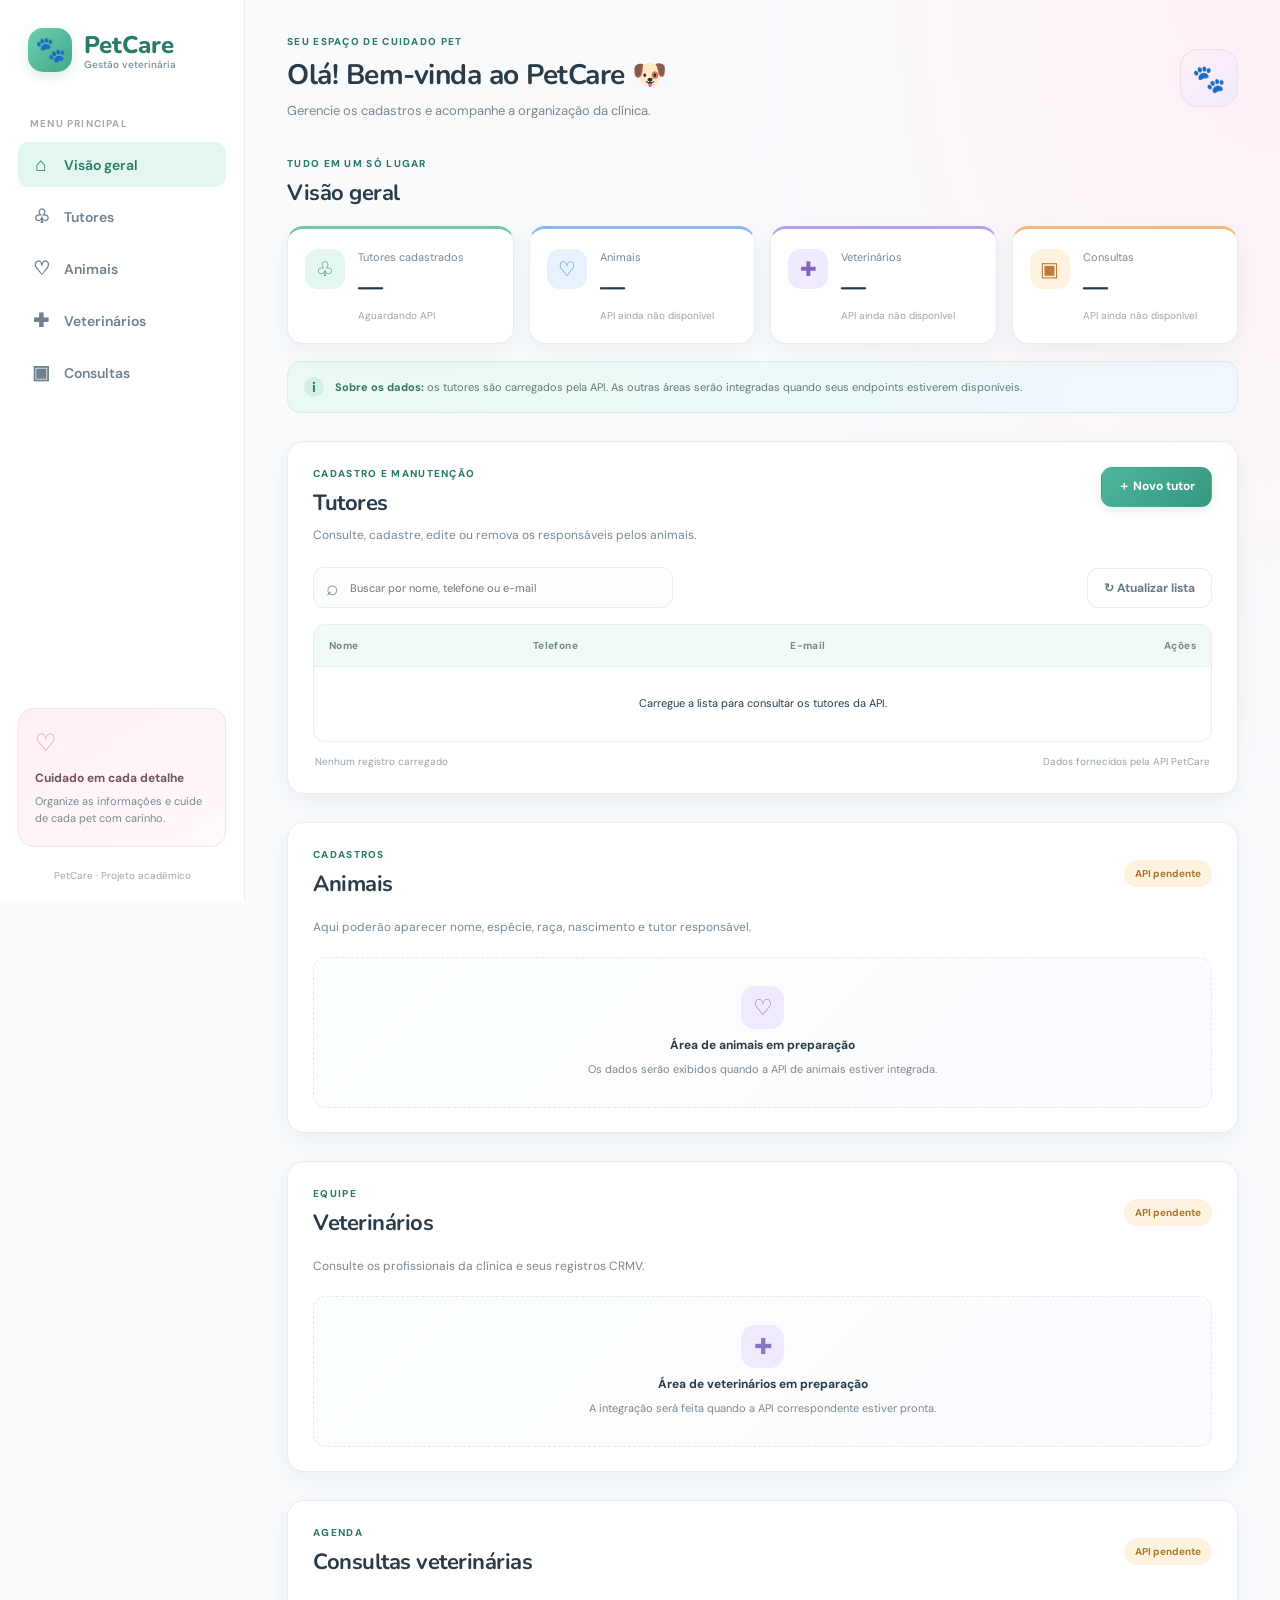
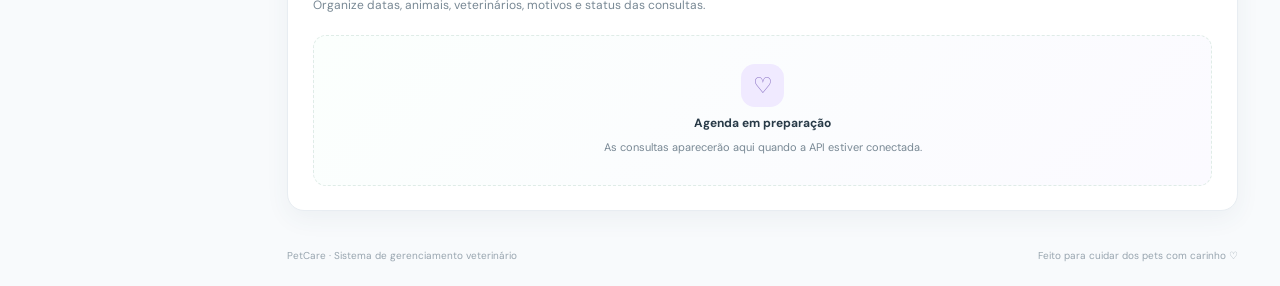
==== frontend/index.html @ 147fa969 "PetCare" ====
<!DOCTYPE html>
<html lang="pt-BR">
<head>
    <meta charset="UTF-8">
    <meta name="viewport" content="width=device-width, initial-scale=1.0">
    <meta name="description" content="PetCare: gerenciamento de tutores e cuidados veterinários.">
    <title>PetCare | Gestão veterinária</title>
    <link rel="stylesheet" href="style.css">
    <script src="config.js" defer></script>
    <script src="script.js" defer></script>
</head>
<body>
    <aside class="sidebar">
        <a class="brand" href="#inicio">
            <span class="brand-icon">🐾</span>
            <span>PetCare<small>Gestão veterinária</small></span>
        </a>

        <p class="menu-title">MENU PRINCIPAL</p>

        <nav class="navigation" aria-label="Navegação principal">
            <a class="nav-link active" href="#inicio"><span>⌂</span> Visão geral</a>
            <a class="nav-link" href="#tutores"><span>♧</span> Tutores</a>
            <a class="nav-link" href="#animais"><span>♡</span> Animais</a>
            <a class="nav-link" href="#veterinarios"><span>✚</span> Veterinários</a>
            <a class="nav-link" href="#consultas"><span>▣</span> Consultas</a>
        </nav>

        <div class="sidebar-note">
            <span class="note-icon">♡</span>
            <strong>Cuidado em cada detalhe</strong>
            <p>Organize as informações e cuide de cada pet com carinho.</p>
        </div>

        <p class="sidebar-footer">PetCare · Projeto acadêmico</p>
    </aside>

    <main class="main-content">
        <header class="topbar">
            <div>
                <p class="eyebrow">SEU ESPAÇO DE CUIDADO PET</p>
                <h1>Olá! Bem-vinda ao PetCare 🐶</h1>
                <p class="subtitle">
                    Gerencie os cadastros e acompanhe a organização da clínica.
                </p>
            </div>
            <div class="topbar-mark" aria-hidden="true">🐾</div>
        </header>

        <section id="inicio" class="section overview-section">
            <div class="section-heading">
                <div>
                    <p class="eyebrow">TUDO EM UM SÓ LUGAR</p>
                    <h2>Visão geral</h2>
                </div>
            </div>

            <div class="summary-grid">
                <article class="summary-card">
                    <div class="summary-icon icon-green">♧</div>
                    <div>
                        <p>Tutores cadastrados</p>
                        <strong id="tutor-count">—</strong>
                        <small id="tutor-count-note">Aguardando API</small>
                    </div>
                </article>

                <article class="summary-card">
                    <div class="summary-icon icon-blue">♡</div>
                    <div>
                        <p>Animais</p>
                        <strong>—</strong>
                        <small>API ainda não disponível</small>
                    </div>
                </article>

                <article class="summary-card">
                    <div class="summary-icon icon-purple">✚</div>
                    <div>
                        <p>Veterinários</p>
                        <strong>—</strong>
                        <small>API ainda não disponível</small>
                    </div>
                </article>

                <article class="summary-card">
                    <div class="summary-icon icon-orange">▣</div>
                    <div>
                        <p>Consultas</p>
                        <strong>—</strong>
                        <small>API ainda não disponível</small>
                    </div>
                </article>
            </div>

            <div class="info-banner">
                <span class="info-symbol">i</span>
                <p>
                    <strong>Sobre os dados:</strong>
                    os tutores são carregados pela API. As outras áreas serão
                    integradas quando seus endpoints estiverem disponíveis.
                </p>
            </div>
        </section>

        <section id="tutores" class="section content-panel">
            <div class="section-heading panel-heading">
                <div>
                    <p class="eyebrow">CADASTRO E MANUTENÇÃO</p>
                    <h2>Tutores</h2>
                    <p class="section-description">
                        Consulte, cadastre, edite ou remova os responsáveis pelos animais.
                    </p>
                </div>
                <button type="button" class="button button-primary" id="new-tutor-button">
                    ＋ Novo tutor
                </button>
            </div>

            <div id="feedback" class="feedback" role="status"
                aria-live="polite" hidden></div>

            <div class="toolbar">
                <label class="search-box" for="search-tutors">
                    <span aria-hidden="true">⌕</span>
                    <input id="search-tutors" type="search"
                        placeholder="Buscar por nome, telefone ou e-mail">
                </label>

                <button type="button" class="button button-secondary" id="refresh-button">
                    ↻ Atualizar lista
                </button>
            </div>

            <div class="table-wrapper">
                <table>
                    <thead>
                        <tr>
                            <th>Nome</th>
                            <th>Telefone</th>
                            <th>E-mail</th>
                            <th class="actions-heading">Ações</th>
                        </tr>
                    </thead>
                    <tbody id="tutors-table-body">
                        <tr>
                            <td colspan="4" class="table-message">
                                Carregue a lista para consultar os tutores da API.
                            </td>
                        </tr>
                    </tbody>
                </table>
            </div>

            <div class="table-footer">
                <span id="table-count">Nenhum registro carregado</span>
                <span>Dados fornecidos pela API PetCare</span>
            </div>
        </section>

        <section id="animais" class="section content-panel secondary-panel">
            <div class="section-heading">
                <div>
                    <p class="eyebrow">CADASTROS</p>
                    <h2>Animais</h2>
                </div>
                <span class="status-pill status-pending">API pendente</span>
            </div>
            <p class="section-description">
                Aqui poderão aparecer nome, espécie, raça, nascimento e tutor responsável.
            </p>
            <div class="empty-state">
                <span>♡</span>
                <strong>Área de animais em preparação</strong>
                <p>Os dados serão exibidos quando a API de animais estiver integrada.</p>
            </div>
        </section>

        <section id="veterinarios" class="section content-panel secondary-panel">
            <div class="section-heading">
                <div>
                    <p class="eyebrow">EQUIPE</p>
                    <h2>Veterinários</h2>
                </div>
                <span class="status-pill status-pending">API pendente</span>
            </div>
            <p class="section-description">
                Consulte os profissionais da clínica e seus registros CRMV.
            </p>
            <div class="empty-state">
                <span>✚</span>
                <strong>Área de veterinários em preparação</strong>
                <p>A integração será feita quando a API correspondente estiver pronta.</p>
            </div>
        </section>

        <section id="consultas" class="section content-panel secondary-panel">
            <div class="section-heading">
                <div>
                    <p class="eyebrow">AGENDA</p>
                    <h2>Consultas veterinárias</h2>
                </div>
                <span class="status-pill status-pending">API pendente</span>
            </div>
            <p class="section-description">
                Organize datas, animais, veterinários, motivos e status das consultas.
            </p>
            <div class="empty-state">
                <span>♡</span>
                <strong>Agenda em preparação</strong>
                <p>As consultas aparecerão aqui quando a API estiver conectada.</p>
            </div>
        </section>

        <footer class="page-footer">
            <span>PetCare · Sistema de gerenciamento veterinário</span>
            <span>Feito para cuidar dos pets com carinho ♡</span>
        </footer>
    </main>

    <dialog id="tutor-dialog" class="tutor-dialog">
        <form id="tutor-form">
            <div class="dialog-heading">
                <div>
                    <p class="eyebrow">DADOS DO RESPONSÁVEL</p>
                    <h2 id="dialog-title">Novo tutor</h2>
                </div>
                <button type="button" class="close-button" id="close-dialog"
                    aria-label="Fechar">×</button>
            </div>

            <p class="dialog-description">
                Preencha os campos abaixo. Os dados serão enviados para a API.
            </p>

            <input type="hidden" id="tutor-id">

            <label for="tutor-name">Nome completo <span>*</span></label>
            <input id="tutor-name" name="nome" type="text" maxlength="120"
                required placeholder="Ex.: Maria da Silva">

            <label for="tutor-phone">Telefone <span>*</span></label>
            <input id="tutor-phone" name="telefone" type="tel" maxlength="30"
                required placeholder="Ex.: (19) 99999-9999">

            <label for="tutor-email">E-mail <span>*</span></label>
            <input id="tutor-email" name="email" type="email" maxlength="150"
                required placeholder="Ex.: maria@email.com">

            <div class="dialog-actions">
                <button type="button" class="button button-secondary" id="cancel-dialog">
                    Cancelar
                </button>
                <button type="submit" class="button button-primary" id="save-tutor-button">
                    Salvar tutor
                </button>
            </div>

            <p id="form-feedback" class="form-feedback"
                role="status" aria-live="polite" hidden></p>
        </form>
    </dialog>
</body>
</html>
---- frontend/style.css ----
@import url('https://fonts.googleapis.com/css2?family=Nunito:wght@400;500;600;700;800&family=DM+Sans:wght@400;500;600;700&display=swap');

:root {
    --verde: #43a58b;
    --verde-escuro: #287b68;
    --verde-claro: #e3f7ef;
    --rosa: #fff0f5;
    --azul: #e8f2ff;
    --lilas: #f0eaff;
    --amarelo: #fff3df;
    --texto: #293b48;
    --texto-suave: #788894;
    --borda: #e8edf2;
    --fundo: #f8fafc;
    --branco: #ffffff;
    --vermelho: #d95369;
    --sombra: 0 8px 24px rgba(56, 78, 95, 0.06);
}

* {
    box-sizing: border-box;
}

html {
    scroll-behavior: smooth;
}

body {
    margin: 0;
    background:
        radial-gradient(ellipse at top right, #fff0f6 0, transparent 30%),
        var(--fundo);
    color: var(--texto);
    font-family: 'DM Sans', Arial, sans-serif;
    font-size: 14px;
}

button,
input {
    font: inherit;
}

button {
    cursor: pointer;
}

a {
    color: inherit;
    text-decoration: none;
}

.sidebar {
    width: 245px;
    position: fixed;
    inset: 0 auto 0 0;
    display: flex;
    flex-direction: column;
    padding: 28px 18px 18px;
    background: var(--branco);
    border-right: 1px solid var(--borda);
    z-index: 5;
}

.brand {
    display: flex;
    align-items: center;
    gap: 12px;
    padding: 0 10px;
    color: var(--verde-escuro);
    font: 800 24px 'Nunito', sans-serif;
}

.brand-icon {
    display: grid;
    place-items: center;
    width: 44px;
    height: 44px;
    border-radius: 15px;
    color: white;
    background: linear-gradient(135deg, #6bd0b2, #43a58b);
    box-shadow: 0 5px 12px #43a58b30;
    font-size: 25px;
}

.brand small {
    display: block;
    margin-top: -3px;
    color: var(--texto-suave);
    font: 500 10px 'DM Sans', sans-serif;
}

.menu-title {
    margin: 45px 12px 12px;
    color: #a0aab5;
    font-size: 10px;
    font-weight: 700;
    letter-spacing: 1.2px;
}

.navigation {
    display: grid;
    gap: 7px;
}

.nav-link {
    display: flex;
    align-items: center;
    gap: 13px;
    min-height: 45px;
    padding: 0 13px;
    border-radius: 11px;
    color: #71808e;
    font-weight: 600;
    transition: 0.2s;
}

.nav-link > span {
    width: 20px;
    text-align: center;
    font-size: 19px;
}

.nav-link:hover,
.nav-link.active {
    color: var(--verde-escuro);
    background: var(--verde-claro);
}

.sidebar-note {
    margin-top: auto;
    padding: 18px 16px;
    border: 1px solid #f9e1e9;
    border-radius: 15px;
    background: linear-gradient(145deg, #fff0f5, #fff9fc);
}

.note-icon {
    display: block;
    margin-bottom: 10px;
    color: #e58ba7;
    font-size: 24px;
}

.sidebar-note strong {
    color: #74515f;
    font-size: 12px;
}

.sidebar-note p {
    margin: 7px 0 0;
    color: var(--texto-suave);
    font-size: 11px;
    line-height: 1.6;
}

.sidebar-footer {
    margin: 22px 0 0;
    color: #9aa8b2;
    font-size: 10px;
    text-align: center;
}

.main-content {
    max-width: 1600px;
    margin-left: 245px;
    padding: 35px 42px 24px;
}

.topbar {
    display: flex;
    justify-content: space-between;
    align-items: center;
    gap: 20px;
    margin-bottom: 35px;
}

.eyebrow {
    margin: 0 0 8px;
    color: var(--verde-escuro);
    font-size: 10px;
    font-weight: 800;
    letter-spacing: 1.3px;
}

h1,
h2 {
    margin: 0;
    font-family: 'Nunito', sans-serif;
    letter-spacing: -0.5px;
}

h1 {
    font-size: clamp(23px, 2.2vw, 30px);
}

h2 {
    font-size: 22px;
}

.subtitle {
    margin: 7px 0 0;
    color: var(--texto-suave);
    font-size: 13px;
    line-height: 1.6;
}

.topbar-mark {
    display: grid;
    place-items: center;
    width: 58px;
    height: 58px;
    flex-shrink: 0;
    border: 1px solid #f5dce7;
    border-radius: 18px;
    background: linear-gradient(145deg, var(--rosa), var(--lilas));
    font-size: 27px;
}

.section {
    margin-bottom: 28px;
    scroll-margin-top: 22px;
}

.section-heading {
    display: flex;
    justify-content: space-between;
    align-items: center;
    gap: 18px;
    margin-bottom: 18px;
}

.summary-grid {
    display: grid;
    grid-template-columns: repeat(4, minmax(0, 1fr));
    gap: 15px;
}

.summary-card {
    display: flex;
    align-items: flex-start;
    gap: 13px;
    min-width: 0;
    padding: 20px 17px;
    border: 1px solid var(--borda);
    border-radius: 16px;
    background: var(--branco);
    box-shadow: var(--sombra);
    transition: transform 0.2s, box-shadow 0.2s;
}

.summary-card:hover {
    transform: translateY(-3px);
    box-shadow: 0 12px 25px #384e5f15;
}

.summary-card:nth-child(1) {
    border-top: 3px solid #72c9ae;
}

.summary-card:nth-child(2) {
    border-top: 3px solid #8bb8f2;
}

.summary-card:nth-child(3) {
    border-top: 3px solid #b7a0ed;
}

.summary-card:nth-child(4) {
    border-top: 3px solid #f2bd7d;
}

.summary-icon {
    display: grid;
    place-items: center;
    width: 40px;
    height: 40px;
    flex-shrink: 0;
    border-radius: 13px;
    font-size: 20px;
}

.icon-green {
    color: #27836c;
    background: var(--verde-claro);
}

.icon-blue {
    color: #477fc1;
    background: var(--azul);
}

.icon-purple {
    color: #8165bd;
    background: var(--lilas);
}

.icon-orange {
    color: #bd7b37;
    background: var(--amarelo);
}

.summary-card p {
    margin: 1px 0 6px;
    color: var(--texto-suave);
    font-size: 11px;
}

.summary-card strong {
    display: block;
    font: 800 25px 'Nunito', sans-serif;
}

.summary-card small {
    display: block;
    margin-top: 4px;
    color: #9aa7b0;
    font-size: 10px;
    line-height: 1.5;
}

.info-banner {
    display: flex;
    align-items: flex-start;
    gap: 11px;
    margin-top: 17px;
    padding: 15px 16px;
    border: 1px solid #d9eee6;
    border-radius: 13px;
    background: linear-gradient(100deg, #eaf9f2, #f0f8ff);
    color: #5e7b78;
}

.info-symbol {
    display: grid;
    place-items: center;
    width: 20px;
    height: 20px;
    flex-shrink: 0;
    border-radius: 50%;
    background: #d2f0e4;
    color: var(--verde-escuro);
    font-weight: 700;
}

.info-banner p {
    margin: 1px 0 0;
    font-size: 11px;
    line-height: 1.7;
}

.info-banner strong {
    color: #367766;
}

.content-panel {
    padding: 25px;
    border: 1px solid var(--borda);
    border-radius: 17px;
    background: var(--branco);
    box-shadow: var(--sombra);
}

.panel-heading {
    align-items: flex-start;
}

.section-description {
    margin: 7px 0 0;
    color: var(--texto-suave);
    font-size: 12px;
    line-height: 1.7;
}

.button {
    display: inline-flex;
    justify-content: center;
    align-items: center;
    gap: 7px;
    min-height: 40px;
    padding: 0 16px;
    border: 1px solid transparent;
    border-radius: 11px;
    font-size: 12px;
    font-weight: 700;
    transition: 0.2s;
}

.button:disabled {
    opacity: 0.65;
    cursor: wait;
}

.button-primary {
    color: white;
    background: linear-gradient(135deg, #4db79a, #36977f);
    box-shadow: 0 4px 10px #36977f25;
}

.button-primary:hover:not(:disabled) {
    transform: translateY(-1px);
    background: linear-gradient(135deg, #36977f, #287b68);
}

.button-secondary {
    border-color: var(--borda);
    color: #667987;
    background: white;
}

.button-secondary:hover {
    background: #f5f9fb;
}

.toolbar {
    display: flex;
    justify-content: space-between;
    align-items: center;
    gap: 12px;
    margin: 22px 0 16px;
}

.search-box {
    display: flex;
    align-items: center;
    gap: 9px;
    width: min(100%, 360px);
    min-height: 41px;
    padding: 0 12px;
    border: 1px solid var(--borda);
    border-radius: 11px;
    color: #82918d;
    background: #fcfefe;
}

.search-box span {
    font-size: 21px;
}

.search-box input {
    width: 100%;
    border: 0;
    outline: 0;
    color: var(--texto);
    background: transparent;
    font-size: 11px;
}

.search-box:focus-within {
    border-color: #83cdb8;
    box-shadow: 0 0 0 3px #43a58b1c;
}

.table-wrapper {
    overflow-x: auto;
    border: 1px solid var(--borda);
    border-radius: 12px;
}

table {
    width: 100%;
    border-collapse: collapse;
    text-align: left;
}

thead {
    background: #f2faf7;
}

th {
    padding: 14px 15px;
    color: #718b88;
    font-size: 10px;
    font-weight: 800;
    letter-spacing: 0.4px;
    white-space: nowrap;
}

td {
    padding: 14px 15px;
    border-top: 1px solid #edf1ef;
    color: #60716c;
    font-size: 11px;
    white-space: nowrap;
}

tbody tr:hover {
    background: #fbfefd;
}

td:first-child {
    color: var(--texto);
}

td:first-child strong {
    font-size: 11px;
    font-weight: 700;
}

.person-avatar {
    display: inline-grid;
    place-items: center;
    width: 30px;
    height: 30px;
    margin-right: 9px;
    border-radius: 10px;
    background: var(--verde-claro);
    color: var(--verde-escuro);
    font-size: 11px;
    font-weight: 800;
    vertical-align: middle;
}

.actions-heading,
.row-actions {
    text-align: right;
}

.action-button {
    padding: 7px 10px;
    border: 1px solid transparent;
    border-radius: 8px;
    background: transparent;
    font-size: 10px;
    font-weight: 700;
}

.edit-button {
    color: #328b77;
}

.edit-button:hover {
    background: #e7f8f1;
}

.delete-button {
    color: var(--vermelho);
}

.delete-button:hover {
    background: #fff0f3;
}

.table-message {
    padding: 28px 16px;
    color: var(--texto-suave);
    text-align: center;
    white-space: normal;
    line-height: 1.6;
}

.table-footer {
    display: flex;
    justify-content: space-between;
    gap: 10px;
    padding: 13px 2px 0;
    color: #96a3ad;
    font-size: 10px;
}

.feedback {
    margin: 12px 0;
    padding: 12px 14px;
    border: 1px solid;
    border-radius: 10px;
    font-size: 12px;
    line-height: 1.5;
}

.feedback-success {
    border-color: #c9ecdc;
    background: #ecfaf3;
    color: #287653;
}

.feedback-error {
    border-color: #f5d5dc;
    background: #fff2f5;
    color: #ae3f59;
}

.secondary-panel {
    padding-bottom: 24px;
}

.status-pill {
    padding: 7px 11px;
    border-radius: 30px;
    font-size: 10px;
    font-weight: 700;
    white-space: nowrap;
}

.status-pending {
    background: var(--amarelo);
    color: #a9762e;
}

.empty-state {
    display: grid;
    justify-items: center;
    gap: 8px;
    margin-top: 20px;
    padding: 28px 15px;
    border: 1px dashed #dfece7;
    border-radius: 13px;
    background: linear-gradient(135deg, #fbfffd, #fbfaff);
    text-align: center;
}

.empty-state > span {
    display: grid;
    place-items: center;
    width: 43px;
    height: 43px;
    border-radius: 14px;
    background: var(--lilas);
    color: #8b73c4;
    font-size: 22px;
}

.empty-state strong {
    font-size: 12px;
}

.empty-state p {
    max-width: 430px;
    margin: 0;
    color: var(--texto-suave);
    font-size: 11px;
    line-height: 1.6;
}

.page-footer {
    display: flex;
    justify-content: space-between;
    gap: 12px;
    padding: 10px 0 0;
    color: #98a5af;
    font-size: 10px;
}

.page-footer span {
    text-align: right;
}

/* Janela de cadastro de tutores */

.tutor-dialog {
    width: min(100% - 30px, 480px);
    max-height: 90vh;
    padding: 0;
    border: 1px solid var(--borda);
    border-radius: 18px;
    box-shadow: 0 20px 70px #18302a30;
}

.tutor-dialog::backdrop {
    background: #182b2766;
    backdrop-filter: blur(3px);
}

.tutor-dialog form {
    padding: 27px;
}

.dialog-heading {
    display: flex;
    align-items: flex-start;
    justify-content: space-between;
    gap: 15px;
}

.close-button {
    width: 34px;
    height: 34px;
    border: 0;
    border-radius: 10px;
    background: var(--rosa);
    color: #ba6f8a;
    font-size: 23px;
    line-height: 1;
}

.dialog-description {
    margin: 9px 0 22px;
    color: var(--texto-suave);
    font-size: 12px;
    line-height: 1.6;
}

.tutor-dialog label {
    display: block;
    margin: 15px 0 7px;
    font-size: 11px;
    font-weight: 700;
}

.tutor-dialog label span {
    color: var(--vermelho);
}

.tutor-dialog input:not([type="hidden"]) {
    width: 100%;
    height: 43px;
    padding: 0 12px;
    border: 1px solid #e3eaf0;
    border-radius: 10px;
    outline: none;
    background: white;
    color: var(--texto);
    font-size: 12px;
}

.tutor-dialog input:focus {
    border-color: #83cdb8;
    box-shadow: 0 0 0 3px #43a58b1c;
}

.dialog-actions {
    display: flex;
    justify-content: flex-end;
    gap: 9px;
    margin-top: 25px;
}

.form-feedback {
    margin: 14px 0 0;
    padding: 10px;
    border-radius: 8px;
    background: var(--rosa);
    color: #ae3f59;
    font-size: 11px;
    line-height: 1.5;
}

[hidden] {
    display: none !important;
}

/* Ajustes para telas menores */

@media (max-width: 1150px) {
    .main-content {
        padding-right: 25px;
        padding-left: 25px;
    }

    .summary-grid {
        grid-template-columns: repeat(2, minmax(0, 1fr));
    }
}

@media (max-width: 760px) {
    .sidebar {
        position: static;
        width: 100%;
        padding: 14px 15px;
        border-right: 0;
        border-bottom: 1px solid var(--borda);
    }

    .brand {
        padding: 0 2px;
    }

    .menu-title,
    .sidebar-note,
    .sidebar-footer {
        display: none;
    }

    .navigation {
        display: flex;
        gap: 5px;
        margin-top: 14px;
        overflow-x: auto;
        padding-bottom: 2px;
    }

    .nav-link {
        min-height: 38px;
        padding: 0 10px;
        font-size: 11px;
        white-space: nowrap;
    }

    .nav-link > span {
        font-size: 15px;
    }

    .main-content {
        margin-left: 0;
        padding: 25px 15px;
    }

    .topbar {
        margin-bottom: 27px;
    }

    .topbar-mark {
        width: 43px;
        height: 43px;
        border-radius: 13px;
    }

    .summary-grid {
        gap: 9px;
    }

    .summary-card {
        gap: 9px;
        padding: 14px 11px;
    }

    .summary-icon {
        width: 32px;
        height: 32px;
        border-radius: 10px;
        font-size: 17px;
    }

    .summary-card p {
        font-size: 10px;
    }

    .summary-card strong {
        font-size: 21px;
    }

    .content-panel {
        padding: 19px 13px 15px;
    }

    .panel-heading {
        align-items: flex-start;
    }

    .panel-heading .button {
        padding: 0 10px;
        white-space: nowrap;
    }

    .toolbar {
        align-items: stretch;
        flex-direction: column;
    }

    .search-box {
        width: 100%;
    }

    .toolbar .button {
        align-self: flex-start;
    }

    .table-footer,
    .page-footer {
        flex-direction: column;
    }

    .page-footer span {
        text-align: left;
    }

    td,
    th {
        padding-right: 11px;
        padding-left: 11px;
    }
}

@media (max-width: 390px) {
    .summary-grid {
        grid-template-columns: 1fr;
    }

    .section-heading {
        gap: 9px;
    }

    .status-pill {
        font-size: 9px;
    }

    h1 {
        font-size: 22px;
    }
}

@media (prefers-reduced-motion: reduce) {
    html {
        scroll-behavior: auto;
    }

    *,
    *::before,
    *::after {
        transition-duration: 0.01ms !important;
    }
}
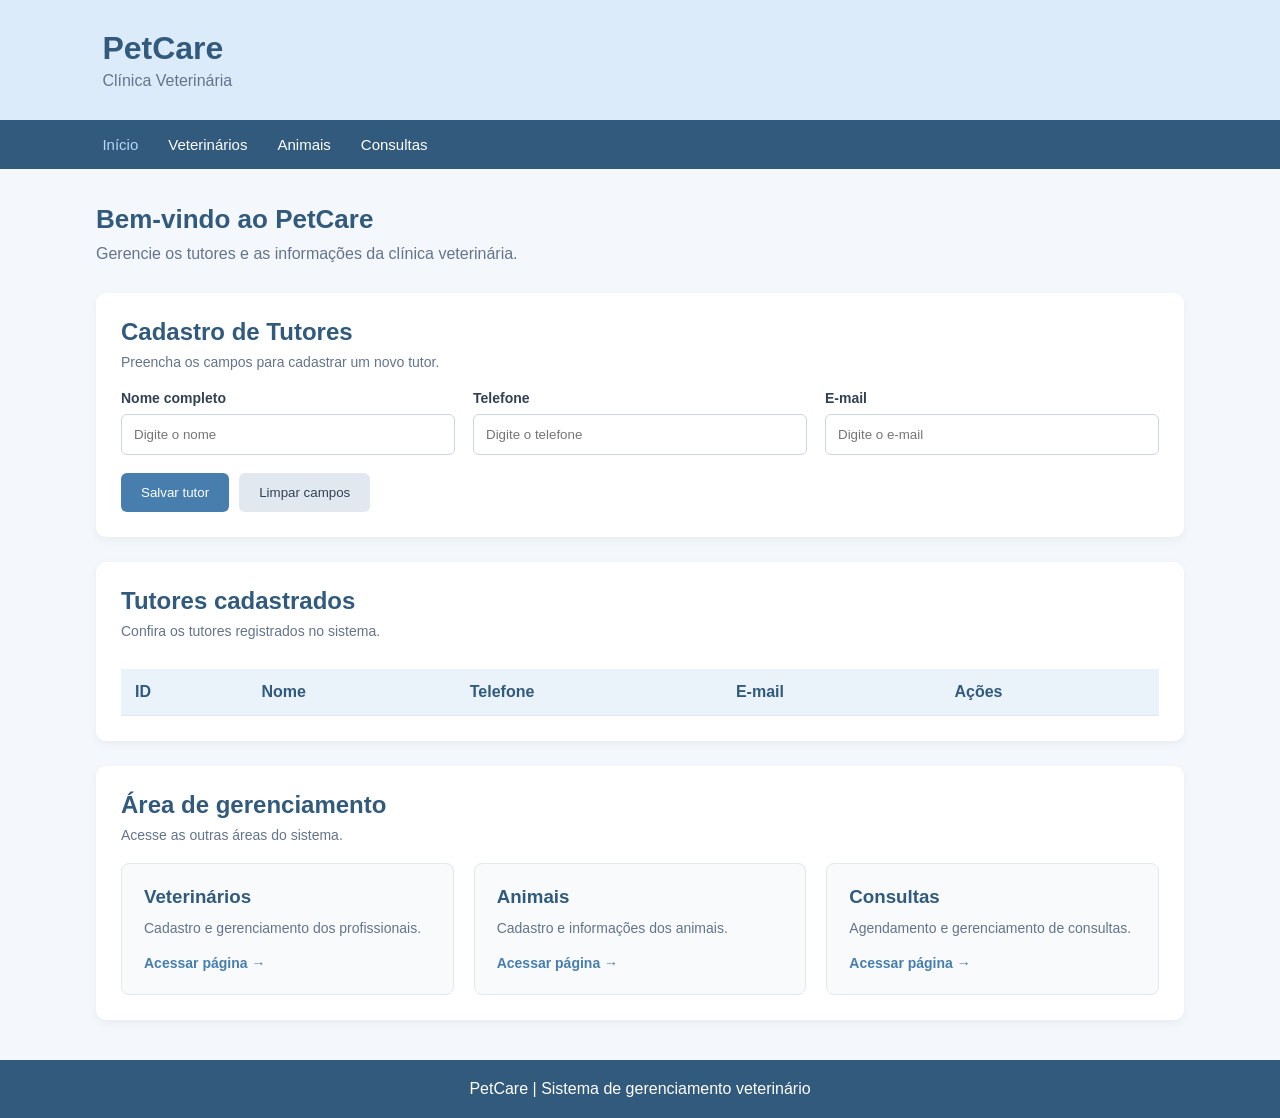
==== commit d4d62176: "PetCare" ====
--- a/frontend/index.html
+++ b/frontend/index.html
@@ -3,262 +3,121 @@
 <head>
     <meta charset="UTF-8">
     <meta name="viewport" content="width=device-width, initial-scale=1.0">
-    <meta name="description" content="PetCare: gerenciamento de tutores e cuidados veterinários.">
-    <title>PetCare | Gestão veterinária</title>
+    <title>PetCare | Clínica Veterinária</title>
     <link rel="stylesheet" href="style.css">
-    <script src="config.js" defer></script>
-    <script src="script.js" defer></script>
 </head>
 <body>
-    <aside class="sidebar">
-        <a class="brand" href="#inicio">
-            <span class="brand-icon">🐾</span>
-            <span>PetCare<small>Gestão veterinária</small></span>
-        </a>
 
-        <p class="menu-title">MENU PRINCIPAL</p>
+<header>
+    <div class="logo">
+        <h1>PetCare</h1>
+        <p>Clínica Veterinária</p>
+    </div>
+</header>
 
-        <nav class="navigation" aria-label="Navegação principal">
-            <a class="nav-link active" href="#inicio"><span>⌂</span> Visão geral</a>
-            <a class="nav-link" href="#tutores"><span>♧</span> Tutores</a>
-            <a class="nav-link" href="#animais"><span>♡</span> Animais</a>
-            <a class="nav-link" href="#veterinarios"><span>✚</span> Veterinários</a>
-            <a class="nav-link" href="#consultas"><span>▣</span> Consultas</a>
-        </nav>
+<nav>
+    <a href="index.html" class="ativo">Início</a>
+    <a href="veterinarios.html">Veterinários</a>
+    <a href="animais.html">Animais</a>
+    <a href="consultas.html">Consultas</a>
+</nav>
 
-        <div class="sidebar-note">
-            <span class="note-icon">♡</span>
-            <strong>Cuidado em cada detalhe</strong>
-            <p>Organize as informações e cuide de cada pet com carinho.</p>
+<main>
+
+    <div class="boas-vindas">
+        <h2>Bem-vindo ao PetCare</h2>
+        <p>Gerencie os tutores e as informações da clínica veterinária.</p>
+    </div>
+
+    <section>
+        <div class="titulo-section">
+            <div>
+                <h2>Cadastro de Tutores</h2>
+                <p>Preencha os campos para cadastrar um novo tutor.</p>
+            </div>
         </div>
 
-        <p class="sidebar-footer">PetCare · Projeto acadêmico</p>
-    </aside>
+        <form id="formTutor">
+            <input type="hidden" id="tutorId">
 
-    <main class="main-content">
-        <header class="topbar">
-            <div>
-                <p class="eyebrow">SEU ESPAÇO DE CUIDADO PET</p>
-                <h1>Olá! Bem-vinda ao PetCare 🐶</h1>
-                <p class="subtitle">
-                    Gerencie os cadastros e acompanhe a organização da clínica.
-                </p>
-            </div>
-            <div class="topbar-mark" aria-hidden="true">🐾</div>
-        </header>
-
-        <section id="inicio" class="section overview-section">
-            <div class="section-heading">
-                <div>
-                    <p class="eyebrow">TUDO EM UM SÓ LUGAR</p>
-                    <h2>Visão geral</h2>
-                </div>
+            <div class="campo">
+                <label for="tutorNome">Nome completo</label>
+                <input type="text" id="tutorNome" placeholder="Digite o nome" required>
             </div>
 
-            <div class="summary-grid">
-                <article class="summary-card">
-                    <div class="summary-icon icon-green">♧</div>
-                    <div>
-                        <p>Tutores cadastrados</p>
-                        <strong id="tutor-count">—</strong>
-                        <small id="tutor-count-note">Aguardando API</small>
-                    </div>
-                </article>
-
-                <article class="summary-card">
-                    <div class="summary-icon icon-blue">♡</div>
-                    <div>
-                        <p>Animais</p>
-                        <strong>—</strong>
-                        <small>API ainda não disponível</small>
-                    </div>
-                </article>
-
-                <article class="summary-card">
-                    <div class="summary-icon icon-purple">✚</div>
-                    <div>
-                        <p>Veterinários</p>
-                        <strong>—</strong>
-                        <small>API ainda não disponível</small>
-                    </div>
-                </article>
-
-                <article class="summary-card">
-                    <div class="summary-icon icon-orange">▣</div>
-                    <div>
-                        <p>Consultas</p>
-                        <strong>—</strong>
-                        <small>API ainda não disponível</small>
-                    </div>
-                </article>
+            <div class="campo">
+                <label for="tutorTelefone">Telefone</label>
+                <input type="text" id="tutorTelefone" placeholder="Digite o telefone" required>
             </div>
 
-            <div class="info-banner">
-                <span class="info-symbol">i</span>
-                <p>
-                    <strong>Sobre os dados:</strong>
-                    os tutores são carregados pela API. As outras áreas serão
-                    integradas quando seus endpoints estiverem disponíveis.
-                </p>
-            </div>
-        </section>
-
-        <section id="tutores" class="section content-panel">
-            <div class="section-heading panel-heading">
-                <div>
-                    <p class="eyebrow">CADASTRO E MANUTENÇÃO</p>
-                    <h2>Tutores</h2>
-                    <p class="section-description">
-                        Consulte, cadastre, edite ou remova os responsáveis pelos animais.
-                    </p>
-                </div>
-                <button type="button" class="button button-primary" id="new-tutor-button">
-                    ＋ Novo tutor
-                </button>
+            <div class="campo">
+                <label for="tutorEmail">E-mail</label>
+                <input type="email" id="tutorEmail" placeholder="Digite o e-mail" required>
             </div>
 
-            <div id="feedback" class="feedback" role="status"
-                aria-live="polite" hidden></div>
+            <div class="botoes">
+                <button type="submit">Salvar tutor</button>
+                <button type="button" class="secundario" onclick="limparTutor()">Limpar campos</button>
+            </div>
+        </form>
+    </section>
 
-            <div class="toolbar">
-                <label class="search-box" for="search-tutors">
-                    <span aria-hidden="true">⌕</span>
-                    <input id="search-tutors" type="search"
-                        placeholder="Buscar por nome, telefone ou e-mail">
-                </label>
+    <section>
+        <div class="titulo-section">
+            <div>
+                <h2>Tutores cadastrados</h2>
+                <p>Confira os tutores registrados no sistema.</p>
+            </div>
+        </div>
 
-                <button type="button" class="button button-secondary" id="refresh-button">
-                    ↻ Atualizar lista
-                </button>
-            </div>
+        <div class="tabela-container">
+            <table>
+                <thead>
+                    <tr>
+                        <th>ID</th>
+                        <th>Nome</th>
+                        <th>Telefone</th>
+                        <th>E-mail</th>
+                        <th>Ações</th>
+                    </tr>
+                </thead>
+                <tbody id="listaTutores"></tbody>
+            </table>
+        </div>
+    </section>
 
-            <div class="table-wrapper">
-                <table>
-                    <thead>
-                        <tr>
-                            <th>Nome</th>
-                            <th>Telefone</th>
-                            <th>E-mail</th>
-                            <th class="actions-heading">Ações</th>
-                        </tr>
-                    </thead>
-                    <tbody id="tutors-table-body">
-                        <tr>
-                            <td colspan="4" class="table-message">
-                                Carregue a lista para consultar os tutores da API.
-                            </td>
-                        </tr>
-                    </tbody>
-                </table>
-            </div>
+    <section class="atalhos">
+        <h2>Área de gerenciamento</h2>
+        <p>Acesse as outras áreas do sistema.</p>
 
-            <div class="table-footer">
-                <span id="table-count">Nenhum registro carregado</span>
-                <span>Dados fornecidos pela API PetCare</span>
-            </div>
-        </section>
+        <div class="cards">
+            <a href="veterinarios.html" class="card">
+                <h3>Veterinários</h3>
+                <p>Cadastro e gerenciamento dos profissionais.</p>
+                <span>Acessar página →</span>
+            </a>
 
-        <section id="animais" class="section content-panel secondary-panel">
-            <div class="section-heading">
-                <div>
-                    <p class="eyebrow">CADASTROS</p>
-                    <h2>Animais</h2>
-                </div>
-                <span class="status-pill status-pending">API pendente</span>
-            </div>
-            <p class="section-description">
-                Aqui poderão aparecer nome, espécie, raça, nascimento e tutor responsável.
-            </p>
-            <div class="empty-state">
-                <span>♡</span>
-                <strong>Área de animais em preparação</strong>
-                <p>Os dados serão exibidos quando a API de animais estiver integrada.</p>
-            </div>
-        </section>
+            <a href="animais.html" class="card">
+                <h3>Animais</h3>
+                <p>Cadastro e informações dos animais.</p>
+                <span>Acessar página →</span>
+            </a>
 
-        <section id="veterinarios" class="section content-panel secondary-panel">
-            <div class="section-heading">
-                <div>
-                    <p class="eyebrow">EQUIPE</p>
-                    <h2>Veterinários</h2>
-                </div>
-                <span class="status-pill status-pending">API pendente</span>
-            </div>
-            <p class="section-description">
-                Consulte os profissionais da clínica e seus registros CRMV.
-            </p>
-            <div class="empty-state">
-                <span>✚</span>
-                <strong>Área de veterinários em preparação</strong>
-                <p>A integração será feita quando a API correspondente estiver pronta.</p>
-            </div>
-        </section>
+            <a href="consultas.html" class="card">
+                <h3>Consultas</h3>
+                <p>Agendamento e gerenciamento de consultas.</p>
+                <span>Acessar página →</span>
+            </a>
+        </div>
+    </section>
 
-        <section id="consultas" class="section content-panel secondary-panel">
-            <div class="section-heading">
-                <div>
-                    <p class="eyebrow">AGENDA</p>
-                    <h2>Consultas veterinárias</h2>
-                </div>
-                <span class="status-pill status-pending">API pendente</span>
-            </div>
-            <p class="section-description">
-                Organize datas, animais, veterinários, motivos e status das consultas.
-            </p>
-            <div class="empty-state">
-                <span>♡</span>
-                <strong>Agenda em preparação</strong>
-                <p>As consultas aparecerão aqui quando a API estiver conectada.</p>
-            </div>
-        </section>
+</main>
 
-        <footer class="page-footer">
-            <span>PetCare · Sistema de gerenciamento veterinário</span>
-            <span>Feito para cuidar dos pets com carinho ♡</span>
-        </footer>
-    </main>
+<footer>
+    <p>PetCare | Sistema de gerenciamento veterinário</p>
+</footer>
 
-    <dialog id="tutor-dialog" class="tutor-dialog">
-        <form id="tutor-form">
-            <div class="dialog-heading">
-                <div>
-                    <p class="eyebrow">DADOS DO RESPONSÁVEL</p>
-                    <h2 id="dialog-title">Novo tutor</h2>
-                </div>
-                <button type="button" class="close-button" id="close-dialog"
-                    aria-label="Fechar">×</button>
-            </div>
+<script src="script.js"></script>
 
-            <p class="dialog-description">
-                Preencha os campos abaixo. Os dados serão enviados para a API.
-            </p>
-
-            <input type="hidden" id="tutor-id">
-
-            <label for="tutor-name">Nome completo <span>*</span></label>
-            <input id="tutor-name" name="nome" type="text" maxlength="120"
-                required placeholder="Ex.: Maria da Silva">
-
-            <label for="tutor-phone">Telefone <span>*</span></label>
-            <input id="tutor-phone" name="telefone" type="tel" maxlength="30"
-                required placeholder="Ex.: (19) 99999-9999">
-
-            <label for="tutor-email">E-mail <span>*</span></label>
-            <input id="tutor-email" name="email" type="email" maxlength="150"
-                required placeholder="Ex.: maria@email.com">
-
-            <div class="dialog-actions">
-                <button type="button" class="button button-secondary" id="cancel-dialog">
-                    Cancelar
-                </button>
-                <button type="submit" class="button button-primary" id="save-tutor-button">
-                    Salvar tutor
-                </button>
-            </div>
-
-            <p id="form-feedback" class="form-feedback"
-                role="status" aria-live="polite" hidden></p>
-        </form>
-    </dialog>
 </body>
 </html>
--- a/frontend/style.css
+++ b/frontend/style.css
@@ -1,900 +1,258 @@
-@import url('https://fonts.googleapis.com/css2?family=Nunito:wght@400;500;600;700;800&family=DM+Sans:wght@400;500;600;700&display=swap');
-
-:root {
-    --verde: #43a58b;
-    --verde-escuro: #287b68;
-    --verde-claro: #e3f7ef;
-    --rosa: #fff0f5;
-    --azul: #e8f2ff;
-    --lilas: #f0eaff;
-    --amarelo: #fff3df;
-    --texto: #293b48;
-    --texto-suave: #788894;
-    --borda: #e8edf2;
-    --fundo: #f8fafc;
-    --branco: #ffffff;
-    --vermelho: #d95369;
-    --sombra: 0 8px 24px rgba(56, 78, 95, 0.06);
-}
-
 * {
+    margin: 0;
+    padding: 0;
     box-sizing: border-box;
 }
 
-html {
-    scroll-behavior: smooth;
-}
-
 body {
-    margin: 0;
-    background:
-        radial-gradient(ellipse at top right, #fff0f6 0, transparent 30%),
-        var(--fundo);
-    color: var(--texto);
-    font-family: 'DM Sans', Arial, sans-serif;
-    font-size: 14px;
-}
-
-button,
+    font-family: Arial, sans-serif;
+    background-color: #F4F7FB;
+    color: #334155;
+}
+
+/* Cabeçalho */
+
+header {
+    background-color: #DCEBFA;
+    padding: 30px 8%;
+}
+
+.logo h1 {
+    color: #315A7D;
+    font-size: 32px;
+}
+
+.logo p {
+    color: #64748B;
+    margin-top: 5px;
+}
+
+/* Menu */
+
+nav {
+    background-color: #315A7D;
+    padding: 16px 8%;
+    display: flex;
+    gap: 30px;
+    flex-wrap: wrap;
+}
+
+nav a {
+    color: white;
+    text-decoration: none;
+    font-size: 15px;
+}
+
+nav a:hover,
+nav a.ativo {
+    color: #B7D8F5;
+}
+
+/* Conteúdo */
+
+main {
+    width: 85%;
+    max-width: 1200px;
+    margin: 35px auto;
+}
+
+.boas-vindas {
+    margin-bottom: 30px;
+}
+
+.boas-vindas h2 {
+    font-size: 26px;
+    color: #315A7D;
+    margin-bottom: 10px;
+}
+
+.boas-vindas p {
+    color: #64748B;
+}
+
+/* Seções */
+
+section {
+    background-color: white;
+    padding: 25px;
+    border-radius: 10px;
+    margin-bottom: 25px;
+    box-shadow: 0 3px 10px rgba(0, 0, 0, 0.05);
+}
+
+.titulo-section {
+    margin-bottom: 20px;
+}
+
+h2 {
+    color: #315A7D;
+    margin-bottom: 8px;
+}
+
+.titulo-section p,
+.atalhos > p {
+    color: #64748B;
+    font-size: 14px;
+}
+
+/* Formulário */
+
+form {
+    display: flex;
+    flex-wrap: wrap;
+    gap: 18px;
+}
+
+.campo {
+    display: flex;
+    flex-direction: column;
+    flex: 1;
+    min-width: 200px;
+    gap: 8px;
+}
+
+label {
+    font-size: 14px;
+    font-weight: bold;
+}
+
 input {
-    font: inherit;
+    padding: 12px;
+    border: 1px solid #CBD5E1;
+    border-radius: 6px;
+    outline: none;
+}
+
+input:focus {
+    border-color: #6FA8D8;
+    box-shadow: 0 0 4px #B7D8F5;
+}
+
+.botoes {
+    width: 100%;
+    display: flex;
+    gap: 10px;
 }
 
 button {
+    background-color: #477EAE;
+    color: white;
+    border: none;
+    padding: 12px 20px;
+    border-radius: 6px;
     cursor: pointer;
 }
 
-a {
-    color: inherit;
-    text-decoration: none;
-}
-
-.sidebar {
-    width: 245px;
-    position: fixed;
-    inset: 0 auto 0 0;
-    display: flex;
-    flex-direction: column;
-    padding: 28px 18px 18px;
-    background: var(--branco);
-    border-right: 1px solid var(--borda);
-    z-index: 5;
-}
-
-.brand {
-    display: flex;
-    align-items: center;
-    gap: 12px;
-    padding: 0 10px;
-    color: var(--verde-escuro);
-    font: 800 24px 'Nunito', sans-serif;
-}
-
-.brand-icon {
-    display: grid;
-    place-items: center;
-    width: 44px;
-    height: 44px;
-    border-radius: 15px;
-    color: white;
-    background: linear-gradient(135deg, #6bd0b2, #43a58b);
-    box-shadow: 0 5px 12px #43a58b30;
-    font-size: 25px;
-}
-
-.brand small {
-    display: block;
-    margin-top: -3px;
-    color: var(--texto-suave);
-    font: 500 10px 'DM Sans', sans-serif;
-}
-
-.menu-title {
-    margin: 45px 12px 12px;
-    color: #a0aab5;
-    font-size: 10px;
-    font-weight: 700;
-    letter-spacing: 1.2px;
-}
-
-.navigation {
-    display: grid;
-    gap: 7px;
-}
-
-.nav-link {
-    display: flex;
-    align-items: center;
-    gap: 13px;
-    min-height: 45px;
-    padding: 0 13px;
-    border-radius: 11px;
-    color: #71808e;
-    font-weight: 600;
-    transition: 0.2s;
-}
-
-.nav-link > span {
-    width: 20px;
-    text-align: center;
-    font-size: 19px;
-}
-
-.nav-link:hover,
-.nav-link.active {
-    color: var(--verde-escuro);
-    background: var(--verde-claro);
-}
-
-.sidebar-note {
-    margin-top: auto;
-    padding: 18px 16px;
-    border: 1px solid #f9e1e9;
-    border-radius: 15px;
-    background: linear-gradient(145deg, #fff0f5, #fff9fc);
-}
-
-.note-icon {
-    display: block;
-    margin-bottom: 10px;
-    color: #e58ba7;
-    font-size: 24px;
-}
-
-.sidebar-note strong {
-    color: #74515f;
-    font-size: 12px;
-}
-
-.sidebar-note p {
-    margin: 7px 0 0;
-    color: var(--texto-suave);
-    font-size: 11px;
-    line-height: 1.6;
-}
-
-.sidebar-footer {
-    margin: 22px 0 0;
-    color: #9aa8b2;
-    font-size: 10px;
-    text-align: center;
-}
-
-.main-content {
-    max-width: 1600px;
-    margin-left: 245px;
-    padding: 35px 42px 24px;
-}
-
-.topbar {
-    display: flex;
-    justify-content: space-between;
-    align-items: center;
-    gap: 20px;
-    margin-bottom: 35px;
-}
-
-.eyebrow {
-    margin: 0 0 8px;
-    color: var(--verde-escuro);
-    font-size: 10px;
-    font-weight: 800;
-    letter-spacing: 1.3px;
-}
-
-h1,
-h2 {
-    margin: 0;
-    font-family: 'Nunito', sans-serif;
-    letter-spacing: -0.5px;
-}
-
-h1 {
-    font-size: clamp(23px, 2.2vw, 30px);
-}
-
-h2 {
-    font-size: 22px;
-}
-
-.subtitle {
-    margin: 7px 0 0;
-    color: var(--texto-suave);
-    font-size: 13px;
-    line-height: 1.6;
-}
-
-.topbar-mark {
-    display: grid;
-    place-items: center;
-    width: 58px;
-    height: 58px;
-    flex-shrink: 0;
-    border: 1px solid #f5dce7;
-    border-radius: 18px;
-    background: linear-gradient(145deg, var(--rosa), var(--lilas));
-    font-size: 27px;
-}
-
-.section {
-    margin-bottom: 28px;
-    scroll-margin-top: 22px;
-}
-
-.section-heading {
-    display: flex;
-    justify-content: space-between;
-    align-items: center;
-    gap: 18px;
-    margin-bottom: 18px;
-}
-
-.summary-grid {
-    display: grid;
-    grid-template-columns: repeat(4, minmax(0, 1fr));
-    gap: 15px;
-}
-
-.summary-card {
-    display: flex;
-    align-items: flex-start;
-    gap: 13px;
-    min-width: 0;
-    padding: 20px 17px;
-    border: 1px solid var(--borda);
-    border-radius: 16px;
-    background: var(--branco);
-    box-shadow: var(--sombra);
-    transition: transform 0.2s, box-shadow 0.2s;
-}
-
-.summary-card:hover {
-    transform: translateY(-3px);
-    box-shadow: 0 12px 25px #384e5f15;
-}
-
-.summary-card:nth-child(1) {
-    border-top: 3px solid #72c9ae;
-}
-
-.summary-card:nth-child(2) {
-    border-top: 3px solid #8bb8f2;
-}
-
-.summary-card:nth-child(3) {
-    border-top: 3px solid #b7a0ed;
-}
-
-.summary-card:nth-child(4) {
-    border-top: 3px solid #f2bd7d;
-}
-
-.summary-icon {
-    display: grid;
-    place-items: center;
-    width: 40px;
-    height: 40px;
-    flex-shrink: 0;
-    border-radius: 13px;
-    font-size: 20px;
-}
-
-.icon-green {
-    color: #27836c;
-    background: var(--verde-claro);
-}
-
-.icon-blue {
-    color: #477fc1;
-    background: var(--azul);
-}
-
-.icon-purple {
-    color: #8165bd;
-    background: var(--lilas);
-}
-
-.icon-orange {
-    color: #bd7b37;
-    background: var(--amarelo);
-}
-
-.summary-card p {
-    margin: 1px 0 6px;
-    color: var(--texto-suave);
-    font-size: 11px;
-}
-
-.summary-card strong {
-    display: block;
-    font: 800 25px 'Nunito', sans-serif;
-}
-
-.summary-card small {
-    display: block;
-    margin-top: 4px;
-    color: #9aa7b0;
-    font-size: 10px;
-    line-height: 1.5;
-}
-
-.info-banner {
-    display: flex;
-    align-items: flex-start;
-    gap: 11px;
-    margin-top: 17px;
-    padding: 15px 16px;
-    border: 1px solid #d9eee6;
-    border-radius: 13px;
-    background: linear-gradient(100deg, #eaf9f2, #f0f8ff);
-    color: #5e7b78;
-}
-
-.info-symbol {
-    display: grid;
-    place-items: center;
-    width: 20px;
-    height: 20px;
-    flex-shrink: 0;
-    border-radius: 50%;
-    background: #d2f0e4;
-    color: var(--verde-escuro);
-    font-weight: 700;
-}
-
-.info-banner p {
-    margin: 1px 0 0;
-    font-size: 11px;
-    line-height: 1.7;
-}
-
-.info-banner strong {
-    color: #367766;
-}
-
-.content-panel {
-    padding: 25px;
-    border: 1px solid var(--borda);
-    border-radius: 17px;
-    background: var(--branco);
-    box-shadow: var(--sombra);
-}
-
-.panel-heading {
-    align-items: flex-start;
-}
-
-.section-description {
-    margin: 7px 0 0;
-    color: var(--texto-suave);
-    font-size: 12px;
-    line-height: 1.7;
-}
-
-.button {
-    display: inline-flex;
-    justify-content: center;
-    align-items: center;
-    gap: 7px;
-    min-height: 40px;
-    padding: 0 16px;
-    border: 1px solid transparent;
-    border-radius: 11px;
-    font-size: 12px;
-    font-weight: 700;
-    transition: 0.2s;
-}
-
-.button:disabled {
-    opacity: 0.65;
-    cursor: wait;
-}
-
-.button-primary {
-    color: white;
-    background: linear-gradient(135deg, #4db79a, #36977f);
-    box-shadow: 0 4px 10px #36977f25;
-}
-
-.button-primary:hover:not(:disabled) {
-    transform: translateY(-1px);
-    background: linear-gradient(135deg, #36977f, #287b68);
-}
-
-.button-secondary {
-    border-color: var(--borda);
-    color: #667987;
-    background: white;
-}
-
-.button-secondary:hover {
-    background: #f5f9fb;
-}
-
-.toolbar {
-    display: flex;
-    justify-content: space-between;
-    align-items: center;
-    gap: 12px;
-    margin: 22px 0 16px;
-}
-
-.search-box {
-    display: flex;
-    align-items: center;
-    gap: 9px;
-    width: min(100%, 360px);
-    min-height: 41px;
-    padding: 0 12px;
-    border: 1px solid var(--borda);
-    border-radius: 11px;
-    color: #82918d;
-    background: #fcfefe;
-}
-
-.search-box span {
-    font-size: 21px;
-}
-
-.search-box input {
+button:hover {
+    background-color: #315A7D;
+}
+
+button.secundario {
+    background-color: #E2E8F0;
+    color: #334155;
+}
+
+button.secundario:hover {
+    background-color: #CBD5E1;
+}
+
+/* Tabela */
+
+.tabela-container {
     width: 100%;
-    border: 0;
-    outline: 0;
-    color: var(--texto);
-    background: transparent;
-    font-size: 11px;
-}
-
-.search-box:focus-within {
-    border-color: #83cdb8;
-    box-shadow: 0 0 0 3px #43a58b1c;
-}
-
-.table-wrapper {
     overflow-x: auto;
-    border: 1px solid var(--borda);
-    border-radius: 12px;
 }
 
 table {
     width: 100%;
     border-collapse: collapse;
+    margin-top: 10px;
+}
+
+th {
+    background-color: #EAF2FA;
+    color: #315A7D;
+}
+
+th, td {
+    padding: 14px;
+    border-bottom: 1px solid #E2E8F0;
     text-align: left;
 }
 
-thead {
-    background: #f2faf7;
-}
-
-th {
-    padding: 14px 15px;
-    color: #718b88;
-    font-size: 10px;
-    font-weight: 800;
-    letter-spacing: 0.4px;
-    white-space: nowrap;
-}
-
-td {
-    padding: 14px 15px;
-    border-top: 1px solid #edf1ef;
-    color: #60716c;
-    font-size: 11px;
-    white-space: nowrap;
-}
-
-tbody tr:hover {
-    background: #fbfefd;
-}
-
-td:first-child {
-    color: var(--texto);
-}
-
-td:first-child strong {
-    font-size: 11px;
-    font-weight: 700;
-}
-
-.person-avatar {
-    display: inline-grid;
-    place-items: center;
-    width: 30px;
-    height: 30px;
-    margin-right: 9px;
-    border-radius: 10px;
-    background: var(--verde-claro);
-    color: var(--verde-escuro);
-    font-size: 11px;
-    font-weight: 800;
-    vertical-align: middle;
-}
-
-.actions-heading,
-.row-actions {
-    text-align: right;
-}
-
-.action-button {
-    padding: 7px 10px;
-    border: 1px solid transparent;
+tr:hover {
+    background-color: #F8FAFC;
+}
+
+/* Cards */
+
+.cards {
+    display: flex;
+    flex-wrap: wrap;
+    gap: 20px;
+    margin-top: 20px;
+}
+
+.card {
+    flex: 1;
+    min-width: 220px;
+    padding: 22px;
+    background-color: #F8FAFC;
+    border: 1px solid #E2E8F0;
     border-radius: 8px;
-    background: transparent;
-    font-size: 10px;
-    font-weight: 700;
-}
-
-.edit-button {
-    color: #328b77;
-}
-
-.edit-button:hover {
-    background: #e7f8f1;
-}
-
-.delete-button {
-    color: var(--vermelho);
-}
-
-.delete-button:hover {
-    background: #fff0f3;
-}
-
-.table-message {
-    padding: 28px 16px;
-    color: var(--texto-suave);
+    text-decoration: none;
+    color: #334155;
+    transition: 0.2s;
+}
+
+.card:hover {
+    background-color: #EAF2FA;
+    transform: translateY(-3px);
+}
+
+.card h3 {
+    color: #315A7D;
+    margin-bottom: 12px;
+}
+
+.card p {
+    font-size: 14px;
+    color: #64748B;
+    margin-bottom: 18px;
+}
+
+.card span {
+    color: #477EAE;
+    font-weight: bold;
+    font-size: 14px;
+}
+
+/* Rodapé */
+
+footer {
+    background-color: #315A7D;
+    color: white;
     text-align: center;
-    white-space: normal;
-    line-height: 1.6;
-}
-
-.table-footer {
-    display: flex;
-    justify-content: space-between;
-    gap: 10px;
-    padding: 13px 2px 0;
-    color: #96a3ad;
-    font-size: 10px;
-}
-
-.feedback {
-    margin: 12px 0;
-    padding: 12px 14px;
-    border: 1px solid;
-    border-radius: 10px;
-    font-size: 12px;
-    line-height: 1.5;
-}
-
-.feedback-success {
-    border-color: #c9ecdc;
-    background: #ecfaf3;
-    color: #287653;
-}
-
-.feedback-error {
-    border-color: #f5d5dc;
-    background: #fff2f5;
-    color: #ae3f59;
-}
-
-.secondary-panel {
-    padding-bottom: 24px;
-}
-
-.status-pill {
-    padding: 7px 11px;
-    border-radius: 30px;
-    font-size: 10px;
-    font-weight: 700;
-    white-space: nowrap;
-}
-
-.status-pending {
-    background: var(--amarelo);
-    color: #a9762e;
-}
-
-.empty-state {
-    display: grid;
-    justify-items: center;
-    gap: 8px;
-    margin-top: 20px;
-    padding: 28px 15px;
-    border: 1px dashed #dfece7;
-    border-radius: 13px;
-    background: linear-gradient(135deg, #fbfffd, #fbfaff);
-    text-align: center;
-}
-
-.empty-state > span {
-    display: grid;
-    place-items: center;
-    width: 43px;
-    height: 43px;
-    border-radius: 14px;
-    background: var(--lilas);
-    color: #8b73c4;
-    font-size: 22px;
-}
-
-.empty-state strong {
-    font-size: 12px;
-}
-
-.empty-state p {
-    max-width: 430px;
-    margin: 0;
-    color: var(--texto-suave);
-    font-size: 11px;
-    line-height: 1.6;
-}
-
-.page-footer {
-    display: flex;
-    justify-content: space-between;
-    gap: 12px;
-    padding: 10px 0 0;
-    color: #98a5af;
-    font-size: 10px;
-}
-
-.page-footer span {
-    text-align: right;
-}
-
-/* Janela de cadastro de tutores */
-
-.tutor-dialog {
-    width: min(100% - 30px, 480px);
-    max-height: 90vh;
-    padding: 0;
-    border: 1px solid var(--borda);
-    border-radius: 18px;
-    box-shadow: 0 20px 70px #18302a30;
-}
-
-.tutor-dialog::backdrop {
-    background: #182b2766;
-    backdrop-filter: blur(3px);
-}
-
-.tutor-dialog form {
-    padding: 27px;
-}
-
-.dialog-heading {
-    display: flex;
-    align-items: flex-start;
-    justify-content: space-between;
-    gap: 15px;
-}
-
-.close-button {
-    width: 34px;
-    height: 34px;
-    border: 0;
-    border-radius: 10px;
-    background: var(--rosa);
-    color: #ba6f8a;
-    font-size: 23px;
-    line-height: 1;
-}
-
-.dialog-description {
-    margin: 9px 0 22px;
-    color: var(--texto-suave);
-    font-size: 12px;
-    line-height: 1.6;
-}
-
-.tutor-dialog label {
-    display: block;
-    margin: 15px 0 7px;
-    font-size: 11px;
-    font-weight: 700;
-}
-
-.tutor-dialog label span {
-    color: var(--vermelho);
-}
-
-.tutor-dialog input:not([type="hidden"]) {
-    width: 100%;
-    height: 43px;
-    padding: 0 12px;
-    border: 1px solid #e3eaf0;
-    border-radius: 10px;
-    outline: none;
-    background: white;
-    color: var(--texto);
-    font-size: 12px;
-}
-
-.tutor-dialog input:focus {
-    border-color: #83cdb8;
-    box-shadow: 0 0 0 3px #43a58b1c;
-}
-
-.dialog-actions {
-    display: flex;
-    justify-content: flex-end;
-    gap: 9px;
-    margin-top: 25px;
-}
-
-.form-feedback {
-    margin: 14px 0 0;
-    padding: 10px;
-    border-radius: 8px;
-    background: var(--rosa);
-    color: #ae3f59;
-    font-size: 11px;
-    line-height: 1.5;
-}
-
-[hidden] {
-    display: none !important;
-}
-
-/* Ajustes para telas menores */
-
-@media (max-width: 1150px) {
-    .main-content {
-        padding-right: 25px;
-        padding-left: 25px;
-    }
-
-    .summary-grid {
-        grid-template-columns: repeat(2, minmax(0, 1fr));
-    }
-}
-
-@media (max-width: 760px) {
-    .sidebar {
-        position: static;
+    padding: 20px;
+    margin-top: 40px;
+}
+
+/* Responsividade */
+
+@media (max-width: 700px) {
+    main {
+        width: 95%;
+    }
+
+    nav {
+        gap: 15px;
+    }
+
+    form {
+        flex-direction: column;
+    }
+
+    .campo {
         width: 100%;
-        padding: 14px 15px;
-        border-right: 0;
-        border-bottom: 1px solid var(--borda);
-    }
-
-    .brand {
-        padding: 0 2px;
-    }
-
-    .menu-title,
-    .sidebar-note,
-    .sidebar-footer {
-        display: none;
-    }
-
-    .navigation {
-        display: flex;
-        gap: 5px;
-        margin-top: 14px;
-        overflow-x: auto;
-        padding-bottom: 2px;
-    }
-
-    .nav-link {
-        min-height: 38px;
-        padding: 0 10px;
-        font-size: 11px;
-        white-space: nowrap;
-    }
-
-    .nav-link > span {
-        font-size: 15px;
-    }
-
-    .main-content {
-        margin-left: 0;
-        padding: 25px 15px;
-    }
-
-    .topbar {
-        margin-bottom: 27px;
-    }
-
-    .topbar-mark {
-        width: 43px;
-        height: 43px;
-        border-radius: 13px;
-    }
-
-    .summary-grid {
-        gap: 9px;
-    }
-
-    .summary-card {
-        gap: 9px;
-        padding: 14px 11px;
-    }
-
-    .summary-icon {
-        width: 32px;
-        height: 32px;
-        border-radius: 10px;
-        font-size: 17px;
-    }
-
-    .summary-card p {
-        font-size: 10px;
-    }
-
-    .summary-card strong {
-        font-size: 21px;
-    }
-
-    .content-panel {
-        padding: 19px 13px 15px;
-    }
-
-    .panel-heading {
-        align-items: flex-start;
-    }
-
-    .panel-heading .button {
-        padding: 0 10px;
-        white-space: nowrap;
-    }
-
-    .toolbar {
-        align-items: stretch;
-        flex-direction: column;
-    }
-
-    .search-box {
-        width: 100%;
-    }
-
-    .toolbar .button {
-        align-self: flex-start;
-    }
-
-    .table-footer,
-    .page-footer {
-        flex-direction: column;
-    }
-
-    .page-footer span {
-        text-align: left;
-    }
-
-    td,
-    th {
-        padding-right: 11px;
-        padding-left: 11px;
-    }
-}
-
-@media (max-width: 390px) {
-    .summary-grid {
-        grid-template-columns: 1fr;
-    }
-
-    .section-heading {
-        gap: 9px;
-    }
-
-    .status-pill {
-        font-size: 9px;
-    }
-
-    h1 {
-        font-size: 22px;
-    }
-}
-
-@media (prefers-reduced-motion: reduce) {
-    html {
-        scroll-behavior: auto;
-    }
-
-    *,
-    *::before,
-    *::after {
-        transition-duration: 0.01ms !important;
     }
 }
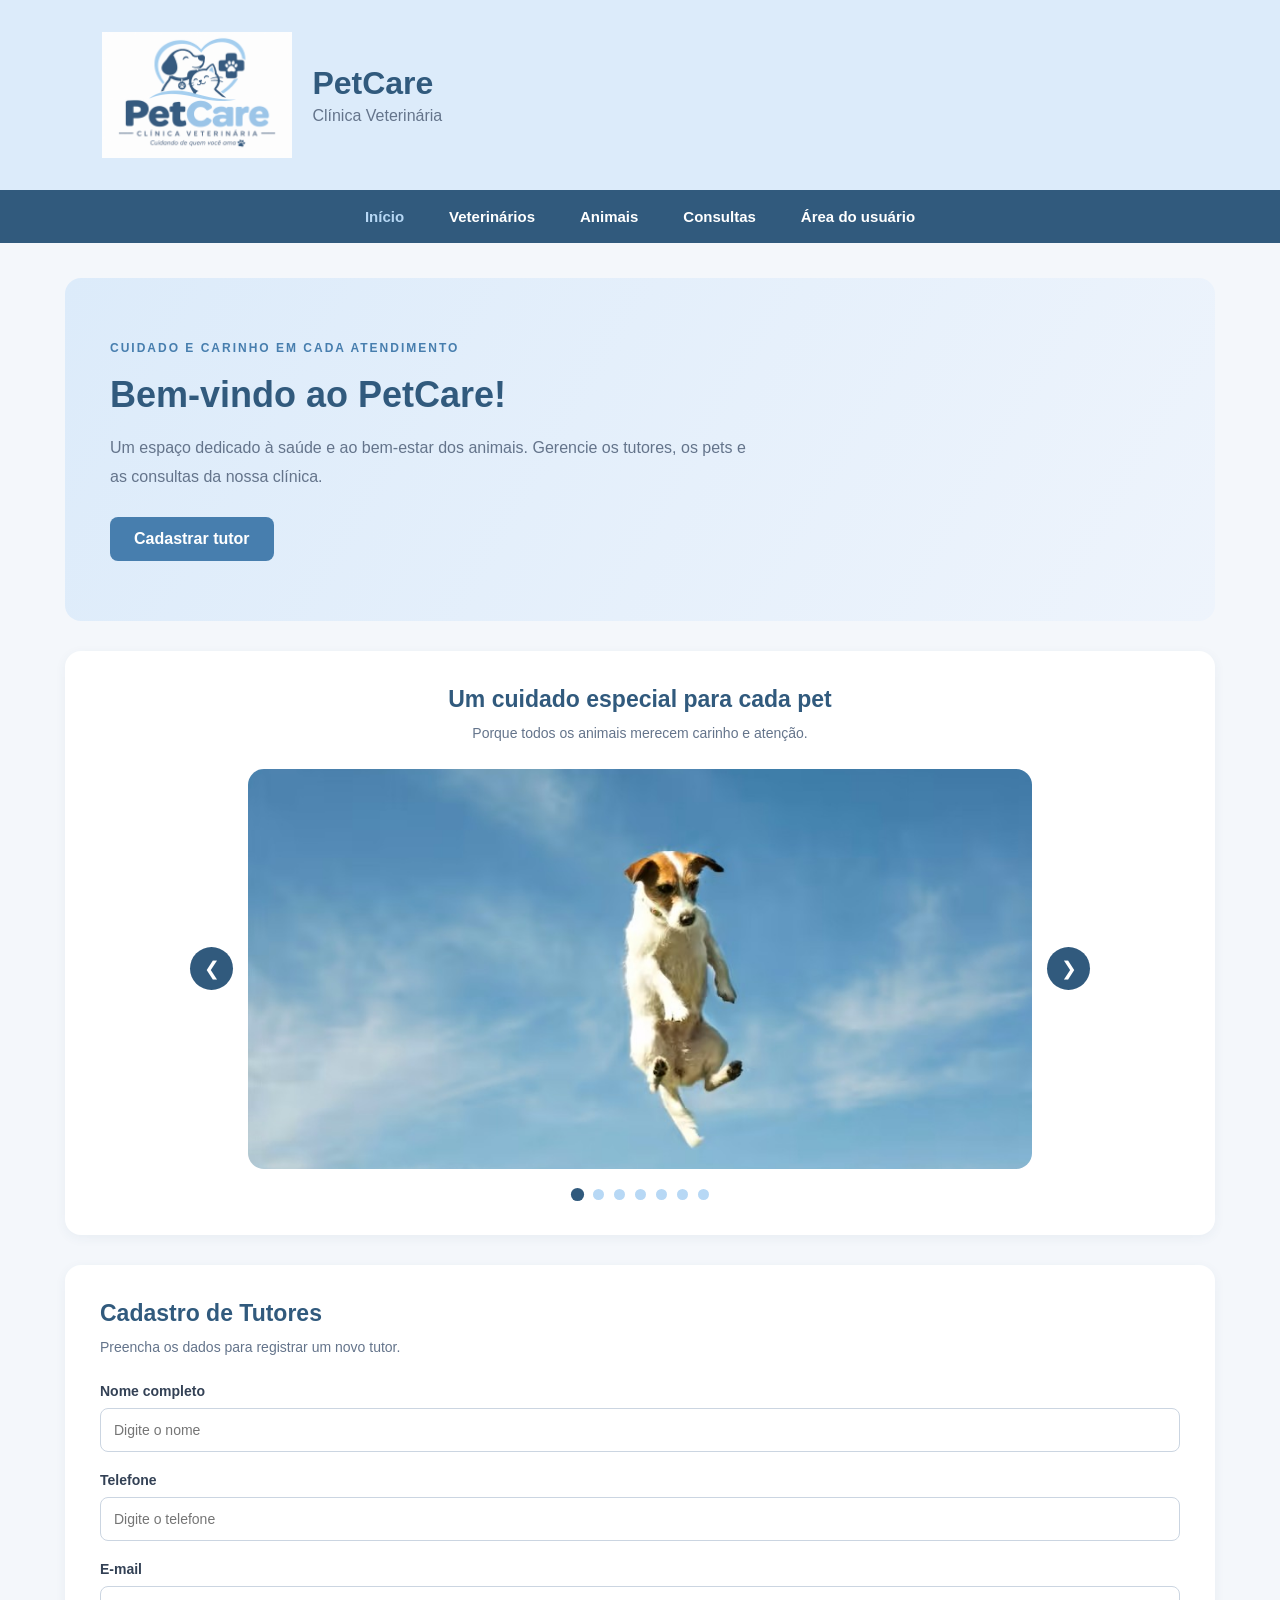
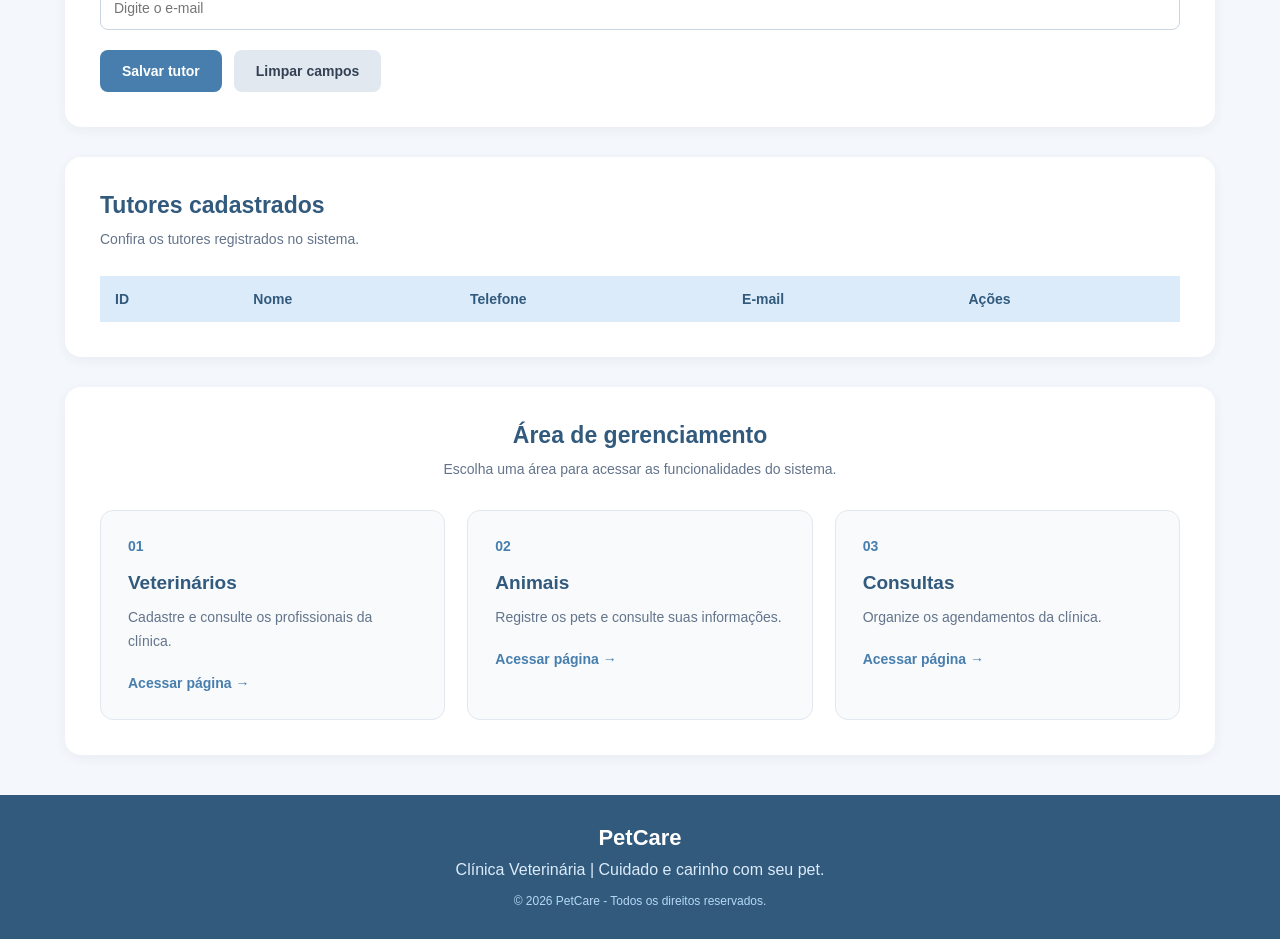
==== commit 4755abcc: "PETCARE_11.11" ====
--- a/frontend/index.html
+++ b/frontend/index.html
@@ -1,3 +1,4 @@
+
 <!DOCTYPE html>
 <html lang="pt-BR">
 <head>
@@ -10,8 +11,11 @@
 
 <header>
     <div class="logo">
-        <h1>PetCare</h1>
-        <p>Clínica Veterinária</p>
+        <img src="Imagens/logo.png" alt="Logo da Clínica Veterinária PetCare">
+        <div>
+            <h1>PetCare</h1>
+            <p>Clínica Veterinária</p>
+        </div>
     </div>
 </header>
 
@@ -20,20 +24,58 @@
     <a href="veterinarios.html">Veterinários</a>
     <a href="animais.html">Animais</a>
     <a href="consultas.html">Consultas</a>
+    <a href="login.html">Área do usuário</a>
 </nav>
 
 <main>
 
-    <div class="boas-vindas">
-        <h2>Bem-vindo ao PetCare</h2>
-        <p>Gerencie os tutores e as informações da clínica veterinária.</p>
-    </div>
+    <!-- Apresentação -->
+    <section class="boas-vindas">
+        <div class="texto-boas-vindas">
+            <span class="subtitulo">CUIDADO E CARINHO EM CADA ATENDIMENTO</span>
+            <h2>Bem-vindo ao PetCare!</h2>
+            <p>
+                Um espaço dedicado à saúde e ao bem-estar dos animais.
+                Gerencie os tutores, os pets e as consultas da nossa clínica.
+            </p>
+            <a href="#cadastro" class="botao-boas-vindas">Cadastrar tutor</a>
+        </div>
+    </section>
 
-    <section>
+    <!-- Carrossel -->
+    <section class="secao-carrossel">
+        <div class="titulo-section">
+            <h2>Um cuidado especial para cada pet</h2>
+            <p>Porque todos os animais merecem carinho e atenção.</p>
+        </div>
+
+        <div class="carrossel">
+            <button type="button" id="anterior" class="seta" aria-label="Imagem anterior">&#10094;</button>
+
+            <div class="janela-carrossel">
+                <div class="imagens-carrossel">
+                    <img src="Imagens/dog102.jpg" alt="Cachorro recebendo carinho">
+                    <img src="Imagens/Cat208.jpg" alt="Gato de estimação">
+                    <img src="Imagens/dog201.jpg" alt="Cachorro no veterinário">
+                    <img src="Imagens/Cat425.jpg" alt="Gatinho descansando">
+                    <img src="Imagens/dog303.jpg" alt="Filhote de cachorro">
+                    <img src="Imagens/Cat500.jpg" alt="Cachorro brincando">
+                    <img src="Imagens/dogCat506.jpg" alt="Cachorro e gato">
+                </div>
+            </div>
+
+            <button type="button" id="proximo" class="seta" aria-label="Próxima imagem">&#10095;</button>
+        </div>
+
+        <div class="indicadores" id="indicadores"></div>
+    </section>
+
+    <!-- Cadastro de tutores -->
+    <section id="cadastro">
         <div class="titulo-section">
             <div>
                 <h2>Cadastro de Tutores</h2>
-                <p>Preencha os campos para cadastrar um novo tutor.</p>
+                <p>Preencha os dados para registrar um novo tutor.</p>
             </div>
         </div>
 
@@ -62,6 +104,7 @@
         </form>
     </section>
 
+    <!-- Lista de tutores -->
     <section>
         <div class="titulo-section">
             <div>
@@ -86,26 +129,34 @@
         </div>
     </section>
 
+    <!-- Área de gerenciamento -->
     <section class="atalhos">
-        <h2>Área de gerenciamento</h2>
-        <p>Acesse as outras áreas do sistema.</p>
+        <div class="titulo-section">
+            <div>
+                <h2>Área de gerenciamento</h2>
+                <p>Escolha uma área para acessar as funcionalidades do sistema.</p>
+            </div>
+        </div>
 
         <div class="cards">
             <a href="veterinarios.html" class="card">
+                <div class="numero-card">01</div>
                 <h3>Veterinários</h3>
-                <p>Cadastro e gerenciamento dos profissionais.</p>
+                <p>Cadastre e consulte os profissionais da clínica.</p>
                 <span>Acessar página →</span>
             </a>
 
             <a href="animais.html" class="card">
+                <div class="numero-card">02</div>
                 <h3>Animais</h3>
-                <p>Cadastro e informações dos animais.</p>
+                <p>Registre os pets e consulte suas informações.</p>
                 <span>Acessar página →</span>
             </a>
 
             <a href="consultas.html" class="card">
+                <div class="numero-card">03</div>
                 <h3>Consultas</h3>
-                <p>Agendamento e gerenciamento de consultas.</p>
+                <p>Organize os agendamentos da clínica.</p>
                 <span>Acessar página →</span>
             </a>
         </div>
@@ -114,7 +165,9 @@
 </main>
 
 <footer>
-    <p>PetCare | Sistema de gerenciamento veterinário</p>
+    <h3>PetCare</h3>
+    <p>Clínica Veterinária | Cuidado e carinho com seu pet.</p>
+    <small>© 2026 PetCare - Todos os direitos reservados.</small>
 </footer>
 
 <script src="script.js"></script>
--- a/frontend/style.css
+++ b/frontend/style.css
@@ -1,46 +1,69 @@
+
+/* CONFIGURAÇÕES GERAIS */
+
 * {
     margin: 0;
     padding: 0;
     box-sizing: border-box;
 }
 
+html {
+    scroll-behavior: smooth;
+}
+
 body {
     font-family: Arial, sans-serif;
     background-color: #F4F7FB;
     color: #334155;
 }
 
-/* Cabeçalho */
+/* CABEÇALHO */
 
 header {
     background-color: #DCEBFA;
-    padding: 30px 8%;
+    padding: 20px 8%;
+}
+
+.logo {
+    display: flex;
+    align-items: center;
+    gap: 20px;
+}
+
+.logo img {
+    width: 190px;
+    height: 150px;
+    object-fit: contain;
 }
 
 .logo h1 {
     color: #315A7D;
     font-size: 32px;
+    margin-bottom: 5px;
 }
 
 .logo p {
     color: #64748B;
-    margin-top: 5px;
-}
-
-/* Menu */
+    font-size: 16px;
+}
+
+/* MENU DE NAVEGAÇÃO */
 
 nav {
     background-color: #315A7D;
-    padding: 16px 8%;
-    display: flex;
-    gap: 30px;
-    flex-wrap: wrap;
+    display: flex;
+    justify-content: center;
+    align-items: center;
+    gap: 45px;
+    padding: 18px;
 }
 
 nav a {
-    color: white;
+    color: #FFFFFF;
     text-decoration: none;
     font-size: 15px;
+    font-weight: bold;
+    transition: 0.3s;
 }
 
 nav a:hover,
@@ -48,115 +71,234 @@
     color: #B7D8F5;
 }
 
-/* Conteúdo */
+/* CONTEÚDO PRINCIPAL */
 
 main {
-    width: 85%;
-    max-width: 1200px;
+    width: 90%;
+    max-width: 1150px;
     margin: 35px auto;
 }
 
+section {
+    background-color: #FFFFFF;
+    padding: 35px;
+    margin-bottom: 30px;
+    border-radius: 16px;
+    box-shadow: 0 3px 12px rgba(49, 90, 125, 0.06);
+}
+
+/* APRESENTAÇÃO */
+
 .boas-vindas {
-    margin-bottom: 30px;
-}
-
-.boas-vindas h2 {
-    font-size: 26px;
-    color: #315A7D;
-    margin-bottom: 10px;
-}
-
-.boas-vindas p {
+    background: linear-gradient(120deg, #DCEBFA, #EEF4FC);
+    padding: 60px 45px;
+    border-radius: 16px;
+    box-shadow: none;
+}
+
+.texto-boas-vindas {
+    max-width: 650px;
+}
+
+.subtitulo {
+    color: #477EAE;
+    font-size: 12px;
+    font-weight: bold;
+    letter-spacing: 2px;
+}
+
+.texto-boas-vindas h2 {
+    color: #315A7D;
+    font-size: 36px;
+    margin: 18px 0;
+}
+
+.texto-boas-vindas p {
     color: #64748B;
-}
-
-/* Seções */
-
-section {
-    background-color: white;
-    padding: 25px;
-    border-radius: 10px;
+    font-size: 16px;
+    line-height: 1.8;
     margin-bottom: 25px;
-    box-shadow: 0 3px 10px rgba(0, 0, 0, 0.05);
-}
+}
+
+.botao-boas-vindas {
+    display: inline-block;
+    background-color: #477EAE;
+    color: #FFFFFF;
+    text-decoration: none;
+    padding: 13px 24px;
+    border-radius: 8px;
+    font-weight: bold;
+    transition: 0.3s;
+}
+
+.botao-boas-vindas:hover {
+    background-color: #315A7D;
+    transform: translateY(-2px);
+}
+
+/* TÍTULOS DAS SEÇÕES */
 
 .titulo-section {
+    margin-bottom: 25px;
+}
+
+.titulo-section h2 {
+    color: #315A7D;
+    font-size: 23px;
+    margin-bottom: 9px;
+}
+
+.titulo-section p {
+    color: #64748B;
+    font-size: 14px;
+    line-height: 1.6;
+}
+
+/* CARROSSEL DE IMAGENS */
+
+.secao-carrossel {
+    padding: 35px;
+}
+
+.secao-carrossel .titulo-section {
+    text-align: center;
+}
+
+.carrossel {
+    display: flex;
+    align-items: center;
+    gap: 15px;
+    max-width: 900px;
+    margin: 0 auto;
+}
+
+.janela-carrossel {
+    width: 100%;
+    overflow: hidden;
+    border-radius: 16px;
+}
+
+.imagens-carrossel {
+    display: flex;
+    transition: transform 0.6s ease-in-out;
+}
+
+.imagens-carrossel img {
+    min-width: 100%;
+    width: 100%;
+    height: 400px;
+    object-fit: cover;
+    display: block;
+}
+
+.seta {
+    background-color: #315A7D;
+    color: #FFFFFF;
+    border: none;
+    width: 43px;
+    height: 43px;
+    border-radius: 50%;
+    font-size: 19px;
+    cursor: pointer;
+    flex-shrink: 0;
+    transition: 0.3s;
+}
+
+.seta:hover {
+    background-color: #477EAE;
+    transform: scale(1.08);
+}
+
+/* INDICADORES DO CARROSSEL */
+
+.indicadores {
+    display: flex;
+    justify-content: center;
+    align-items: center;
+    gap: 10px;
+    margin-top: 20px;
+}
+
+.indicador {
+    width: 11px;
+    height: 11px;
+    border: none;
+    border-radius: 50%;
+    background-color: #B7D8F5;
+    cursor: pointer;
+    transition: 0.3s;
+}
+
+.indicador.ativo {
+    background-color: #315A7D;
+    transform: scale(1.2);
+}
+
+/* FORMULÁRIO DE TUTORES */
+
+.campo {
+    display: flex;
+    flex-direction: column;
     margin-bottom: 20px;
 }
 
-h2 {
-    color: #315A7D;
-    margin-bottom: 8px;
-}
-
-.titulo-section p,
-.atalhos > p {
-    color: #64748B;
-    font-size: 14px;
-}
-
-/* Formulário */
-
-form {
-    display: flex;
+.campo label {
+    color: #334155;
+    font-weight: bold;
+    font-size: 14px;
+    margin-bottom: 9px;
+}
+
+.campo input {
+    width: 100%;
+    padding: 13px;
+    border: 1px solid #CBD5E1;
+    border-radius: 8px;
+    background-color: #FFFFFF;
+    font-size: 14px;
+    outline: none;
+    transition: 0.3s;
+}
+
+.campo input:focus {
+    border-color: #477EAE;
+    box-shadow: 0 0 0 3px #DCEBFA;
+}
+
+/* BOTÕES DO FORMULÁRIO */
+
+.botoes {
+    display: flex;
+    gap: 12px;
     flex-wrap: wrap;
-    gap: 18px;
-}
-
-.campo {
-    display: flex;
-    flex-direction: column;
-    flex: 1;
-    min-width: 200px;
-    gap: 8px;
-}
-
-label {
-    font-size: 14px;
-    font-weight: bold;
-}
-
-input {
-    padding: 12px;
-    border: 1px solid #CBD5E1;
-    border-radius: 6px;
-    outline: none;
-}
-
-input:focus {
-    border-color: #6FA8D8;
-    box-shadow: 0 0 4px #B7D8F5;
-}
-
-.botoes {
-    width: 100%;
-    display: flex;
-    gap: 10px;
-}
-
-button {
+}
+
+.botoes button {
     background-color: #477EAE;
-    color: white;
+    color: #FFFFFF;
+    padding: 13px 22px;
     border: none;
-    padding: 12px 20px;
-    border-radius: 6px;
+    border-radius: 8px;
+    font-size: 14px;
+    font-weight: bold;
     cursor: pointer;
-}
-
-button:hover {
+    transition: 0.3s;
+}
+
+.botoes button:hover {
     background-color: #315A7D;
 }
 
-button.secundario {
+.botoes .secundario {
     background-color: #E2E8F0;
     color: #334155;
 }
 
-button.secundario:hover {
+.botoes .secundario:hover {
     background-color: #CBD5E1;
 }
 
-/* Tabela */
+/* TABELA DE TUTORES */
 
 .tabela-container {
     width: 100%;
@@ -165,94 +307,368 @@
 
 table {
     width: 100%;
+    min-width: 600px;
     border-collapse: collapse;
-    margin-top: 10px;
+}
+
+thead {
+    background-color: #DCEBFA;
 }
 
 th {
-    background-color: #EAF2FA;
-    color: #315A7D;
-}
-
-th, td {
-    padding: 14px;
+    color: #315A7D;
+    font-size: 14px;
+    text-align: left;
+    padding: 15px;
+}
+
+td {
+    color: #475569;
+    font-size: 14px;
+    padding: 15px;
     border-bottom: 1px solid #E2E8F0;
+}
+
+tbody tr:hover {
+    background-color: #F8FAFC;
+}
+
+/* ÁREA DE GERENCIAMENTO */
+
+.atalhos {
+    text-align: center;
+}
+
+.atalhos .titulo-section {
+    margin-bottom: 30px;
+}
+
+.cards {
+    display: grid;
+    grid-template-columns: repeat(3, 1fr);
+    gap: 22px;
+}
+
+.card {
+    display: block;
     text-align: left;
-}
-
-tr:hover {
-    background-color: #F8FAFC;
-}
-
-/* Cards */
-
-.cards {
-    display: flex;
-    flex-wrap: wrap;
-    gap: 20px;
-    margin-top: 20px;
-}
-
-.card {
-    flex: 1;
-    min-width: 220px;
-    padding: 22px;
+    text-decoration: none;
+    color: #334155;
     background-color: #F8FAFC;
     border: 1px solid #E2E8F0;
-    border-radius: 8px;
-    text-decoration: none;
-    color: #334155;
-    transition: 0.2s;
+    border-radius: 13px;
+    padding: 27px;
+    transition: 0.3s;
 }
 
 .card:hover {
-    background-color: #EAF2FA;
-    transform: translateY(-3px);
+    transform: translateY(-5px);
+    border-color: #B7D8F5;
+    box-shadow: 0 7px 18px rgba(49, 90, 125, 0.10);
+}
+
+.numero-card {
+    color: #477EAE;
+    font-size: 14px;
+    font-weight: bold;
+    margin-bottom: 18px;
 }
 
 .card h3 {
     color: #315A7D;
+    font-size: 19px;
     margin-bottom: 12px;
 }
 
 .card p {
-    font-size: 14px;
     color: #64748B;
-    margin-bottom: 18px;
+    font-size: 14px;
+    line-height: 1.7;
+    margin-bottom: 20px;
 }
 
 .card span {
     color: #477EAE;
-    font-weight: bold;
-    font-size: 14px;
-}
-
-/* Rodapé */
+    font-size: 14px;
+    font-weight: bold;
+}
+
+/* RODAPÉ */
 
 footer {
     background-color: #315A7D;
+    color: #FFFFFF;
+    text-align: center;
+    padding: 30px 15px;
+    margin-top: 40px;
+}
+
+footer h3 {
+    font-size: 22px;
+    margin-bottom: 10px;
+}
+
+footer p {
+    color: #DCEBFA;
+    margin-bottom: 12px;
+}
+
+footer small {
+    color: #B7D8F5;
+    font-size: 12px;
+}
+
+/* RESPONSIVIDADE */
+
+@media (max-width: 800px) {
+    .cards {
+        grid-template-columns: repeat(2, 1fr);
+    }
+
+    .imagens-carrossel img {
+        height: 320px;
+    }
+
+    .logo img {
+        width: 150px;
+        height: 120px;
+    }
+}
+
+@media (max-width: 600px) {
+    header {
+        padding: 15px;
+    }
+
+    .logo {
+        justify-content: center;
+    }
+
+    .logo img {
+        width: 135px;
+        height: 110px;
+    }
+
+    nav {
+        gap: 18px;
+        flex-wrap: wrap;
+        padding: 15px 8px;
+    }
+
+    nav a {
+        font-size: 13px;
+    }
+
+    main {
+        width: 94%;
+        margin: 20px auto;
+    }
+
+    section {
+        padding: 22px;
+    }
+
+    .boas-vindas {
+        padding: 35px 25px;
+    }
+
+    .texto-boas-vindas h2 {
+        font-size: 28px;
+    }
+
+    .texto-boas-vindas p {
+        font-size: 14px;
+    }
+
+    .titulo-section h2 {
+        font-size: 20px;
+    }
+
+    .cards {
+        grid-template-columns: 1fr;
+    }
+
+    .imagens-carrossel img {
+        height: 230px;
+    }
+
+    .carrossel {
+        gap: 6px;
+    }
+
+    .seta {
+        width: 32px;
+        height: 32px;
+        font-size: 14px;
+    }
+
+    .botoes {
+        flex-direction: column;
+    }
+
+    .botoes button {
+        width: 100%;
+    }
+}
+
+/* Página de login */
+
+.login-container {
+    min-height: 100vh;
+    display: flex;
+    justify-content: center;
+    align-items: center;
+    padding: 20px;
+}
+
+.login-card {
+    background: white;
+    width: 100%;
+    max-width: 420px;
+    padding: 35px;
+    border-radius: 15px;
+    box-shadow: 0 4px 15px rgba(0, 0, 0, 0.08);
+    text-align: center;
+}
+
+.login-card img {
+    width: 130px;
+    height: 110px;
+    object-fit: contain;
+}
+
+.login-card h1 {
+    color: #315A7D;
+    margin: 15px 0 8px;
+}
+
+.login-card p {
+    color: #666;
+    margin-bottom: 20px;
+}
+
+.login-card form {
+    display: flex;
+    flex-direction: column;
+    text-align: left;
+    gap: 10px;
+}
+
+.login-card label {
+    font-weight: bold;
+    color: #315A7D;
+}
+
+.login-card input,
+.login-card select {
+    padding: 12px;
+    border: 1px solid #ccc;
+    border-radius: 8px;
+    font-size: 15px;
+}
+
+.login-card button,
+.painel-header button {
+    background: #315A7D;
     color: white;
+    border: none;
+    padding: 12px;
+    border-radius: 8px;
+    cursor: pointer;
+    font-size: 15px;
+}
+
+.login-card button {
+    margin-top: 12px;
+}
+
+.login-card button:hover,
+.painel-header button:hover {
+    background: #244663;
+}
+
+.login-card a {
+    display: inline-block;
+    margin-top: 20px;
+    color: #315A7D;
+    text-decoration: none;
+}
+
+#mensagemLogin {
+    color: #c0392b;
+    font-size: 14px;
+}
+
+/* Painéis dos usuários */
+
+.painel-header {
+    background: #DCEBFA;
+    padding: 20px 5%;
+    display: flex;
+    justify-content: space-between;
+    align-items: center;
+}
+
+.painel-header h1 {
+    color: #315A7D;
+}
+
+.painel-container {
+    width: 90%;
+    max-width: 1200px;
+    margin: 30px auto;
+}
+
+.painel-container section {
+    background: white;
+    padding: 25px;
+    margin-bottom: 25px;
+    border-radius: 12px;
+    box-shadow: 0 3px 10px rgba(0, 0, 0, 0.05);
+}
+
+.painel-container h2 {
+    color: #315A7D;
+    margin-bottom: 12px;
+}
+
+.painel-container p {
+    color: #666;
+}
+
+.painel-container table {
+    width: 100%;
+    min-width: 700px;
+    border-collapse: collapse;
+}
+
+.painel-container th {
+    background: #DCEBFA;
+    color: #315A7D;
+    padding: 13px;
+}
+
+.painel-container td {
+    padding: 12px;
+    border-bottom: 1px solid #eee;
     text-align: center;
-    padding: 20px;
-    margin-top: 40px;
-}
-
-/* Responsividade */
-
-@media (max-width: 700px) {
-    main {
+}
+
+.painel-container .tabela-container {
+    overflow-x: auto;
+    margin-top: 20px;
+}
+
+@media (max-width: 600px) {
+    .login-card {
+        padding: 25px;
+    }
+
+    .painel-header {
+        padding: 15px;
+    }
+
+    .painel-container {
         width: 95%;
     }
-
-    nav {
-        gap: 15px;
-    }
-
-    form {
-        flex-direction: column;
-    }
-
-    .campo {
-        width: 100%;
-    }
 }
